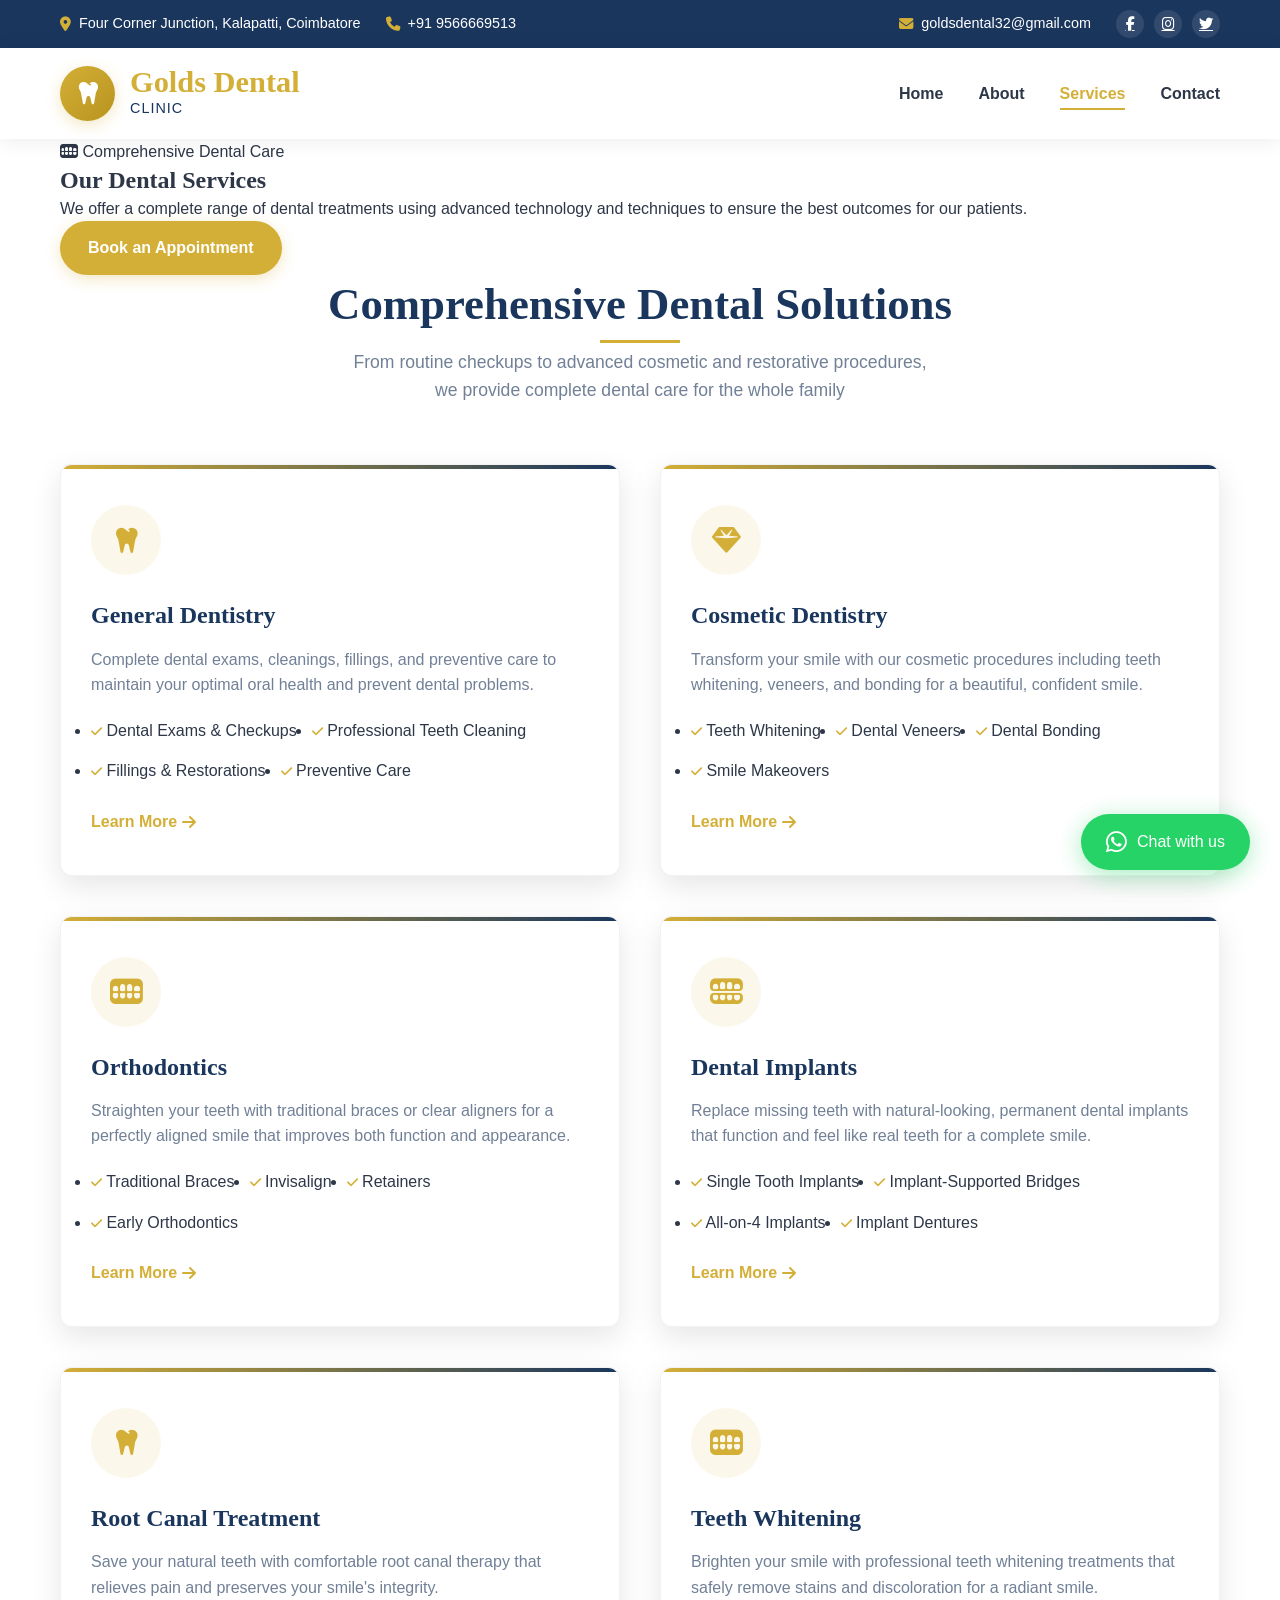
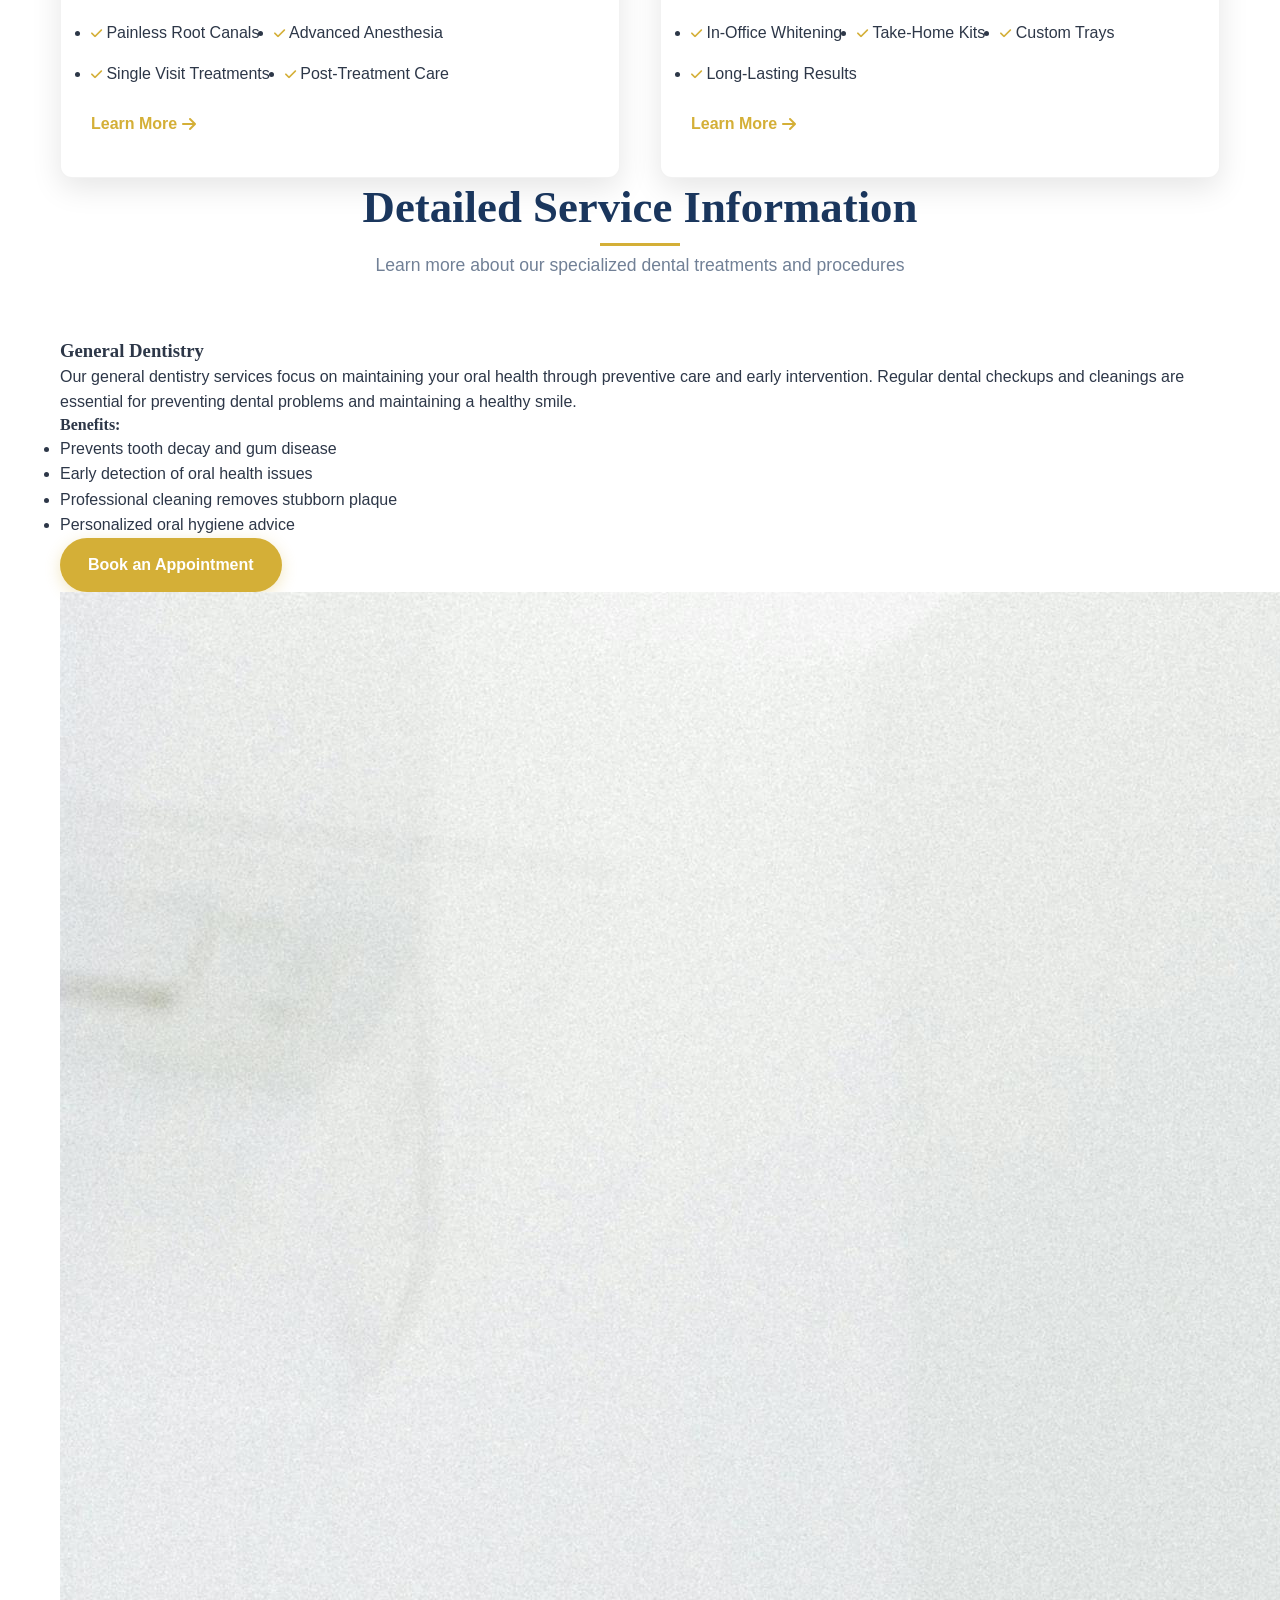
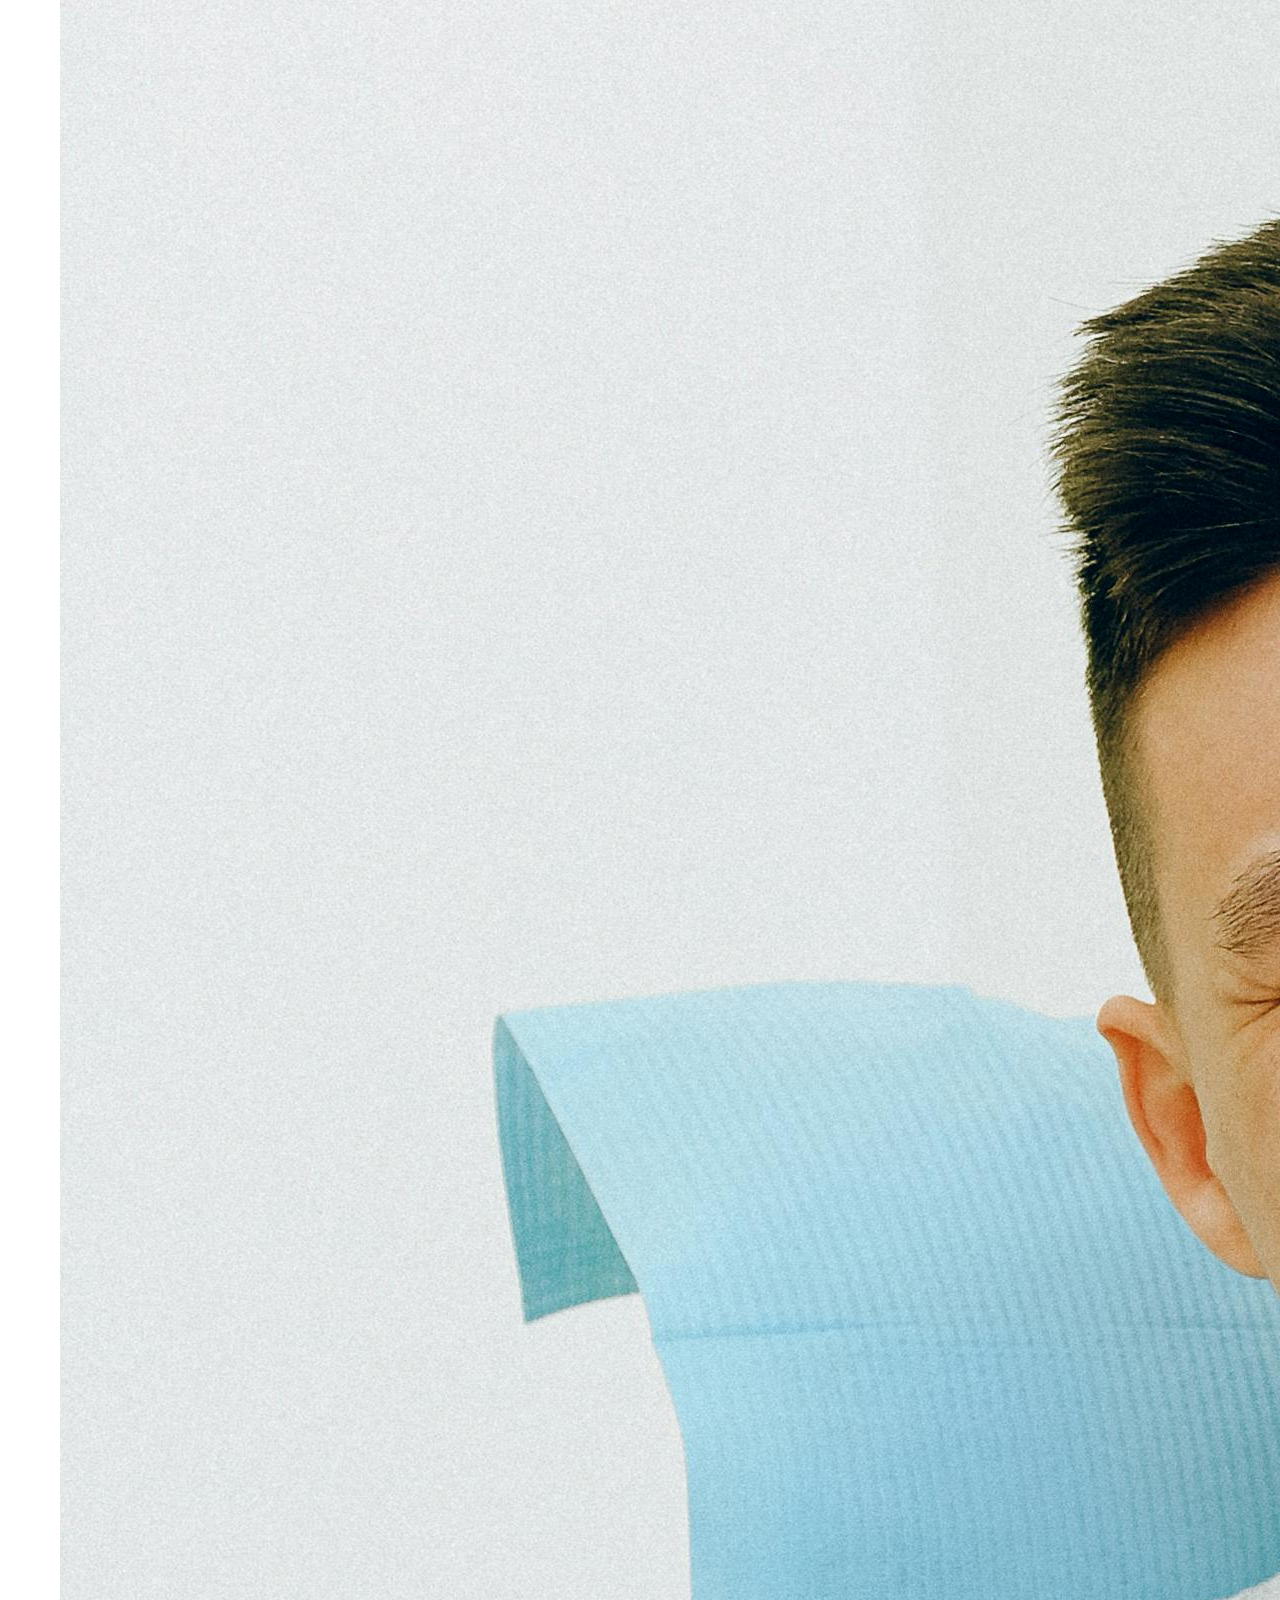
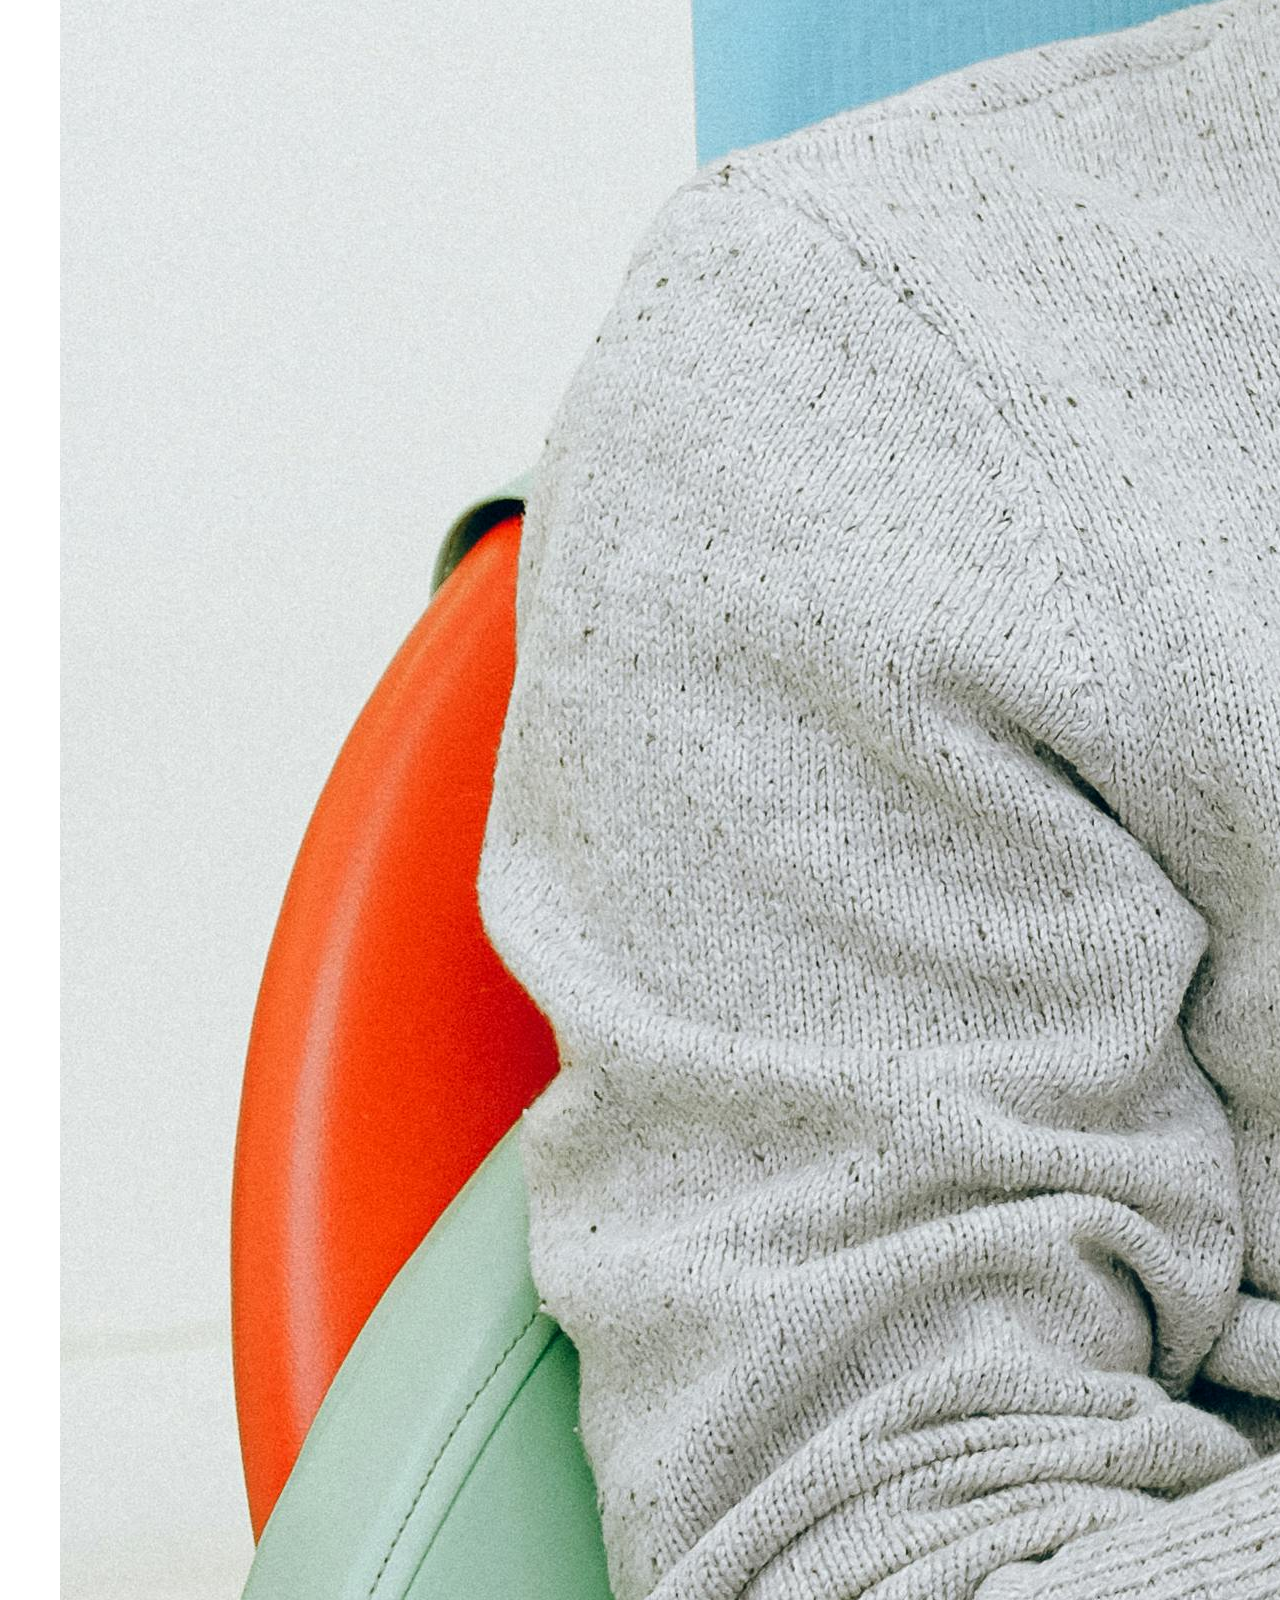
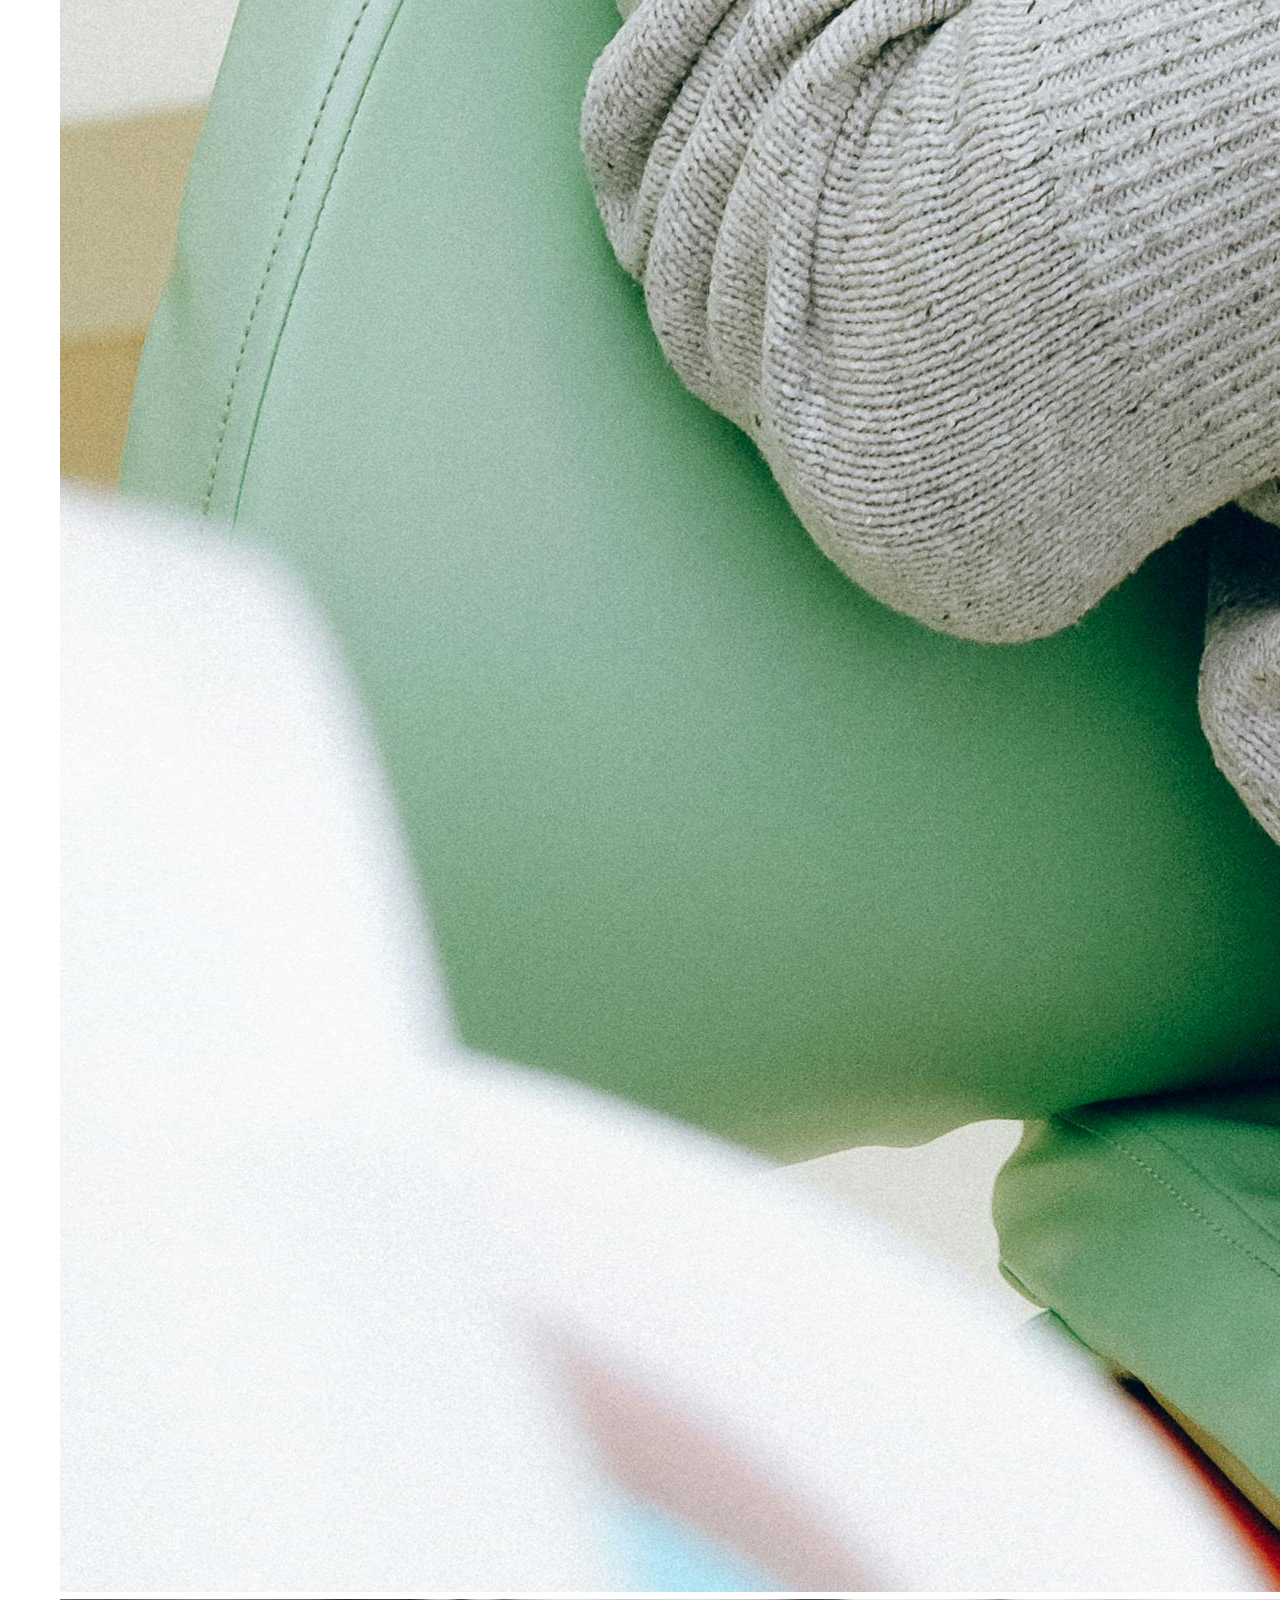
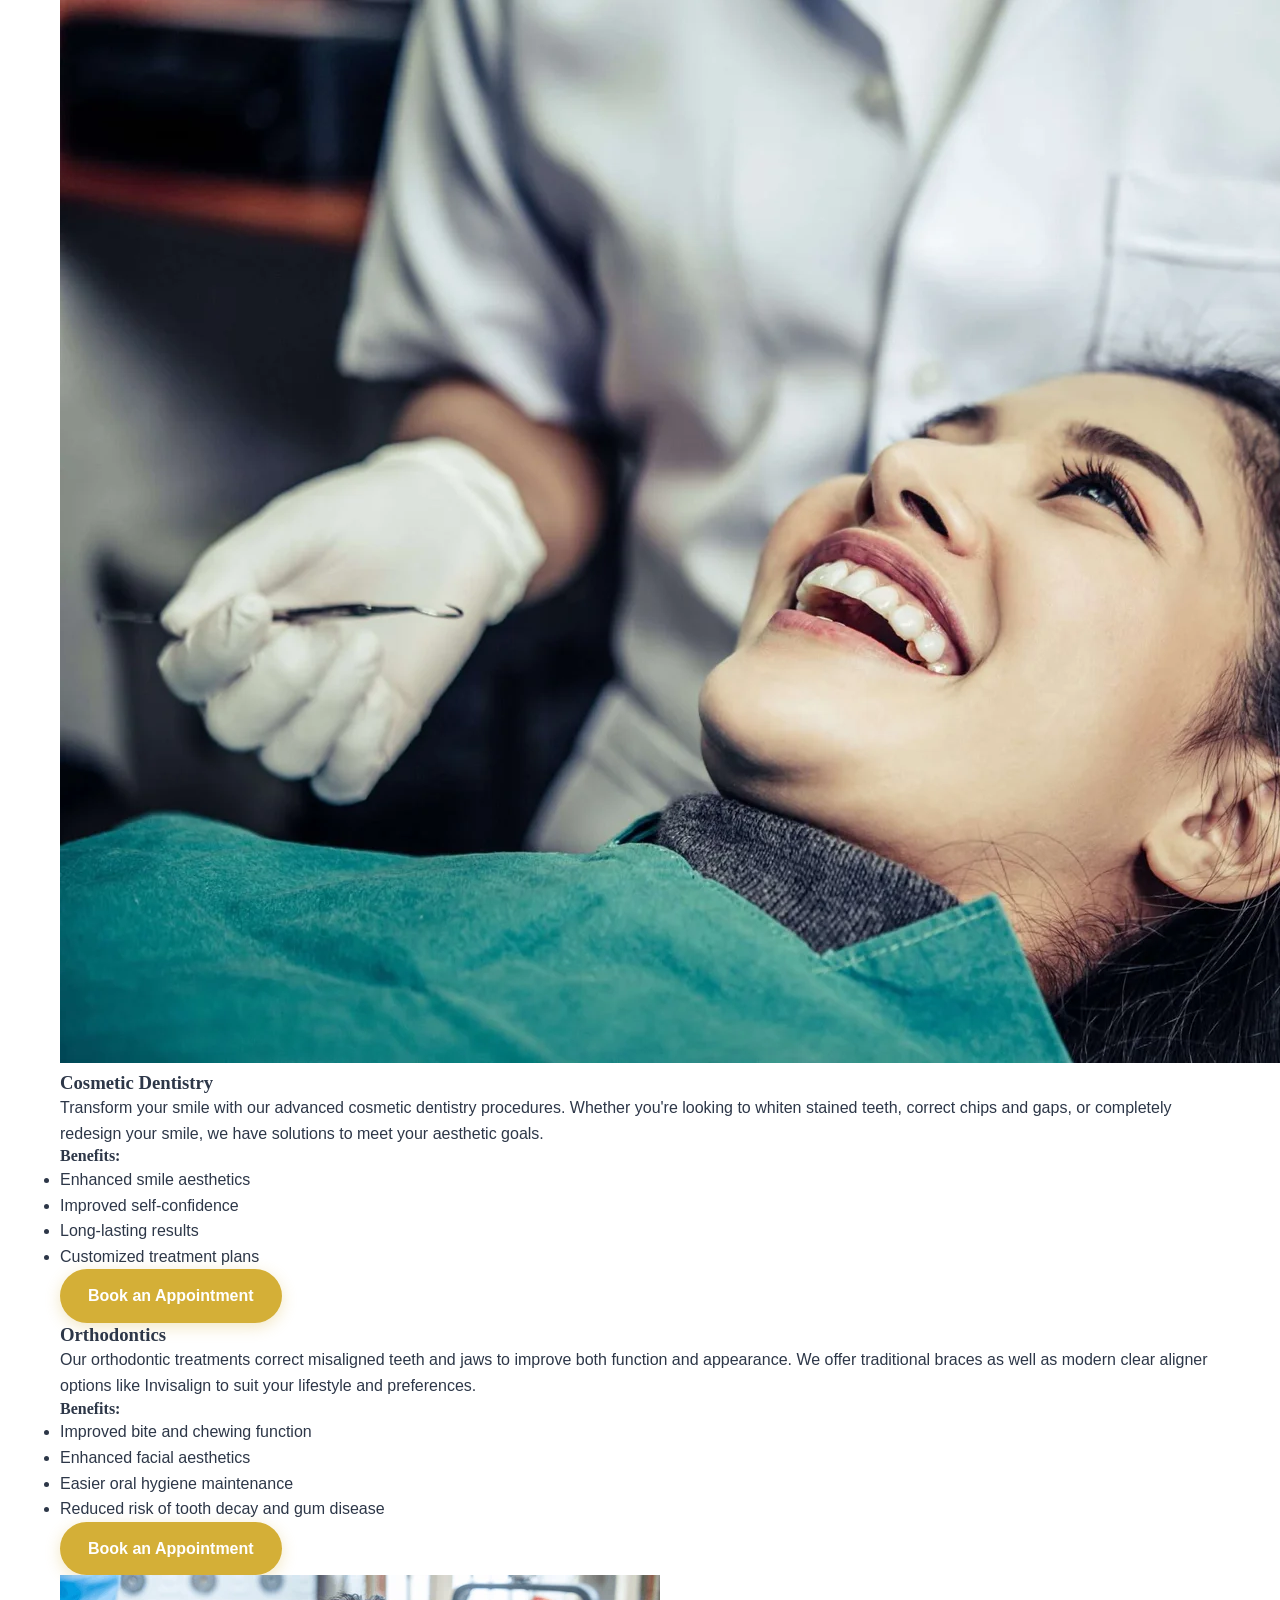
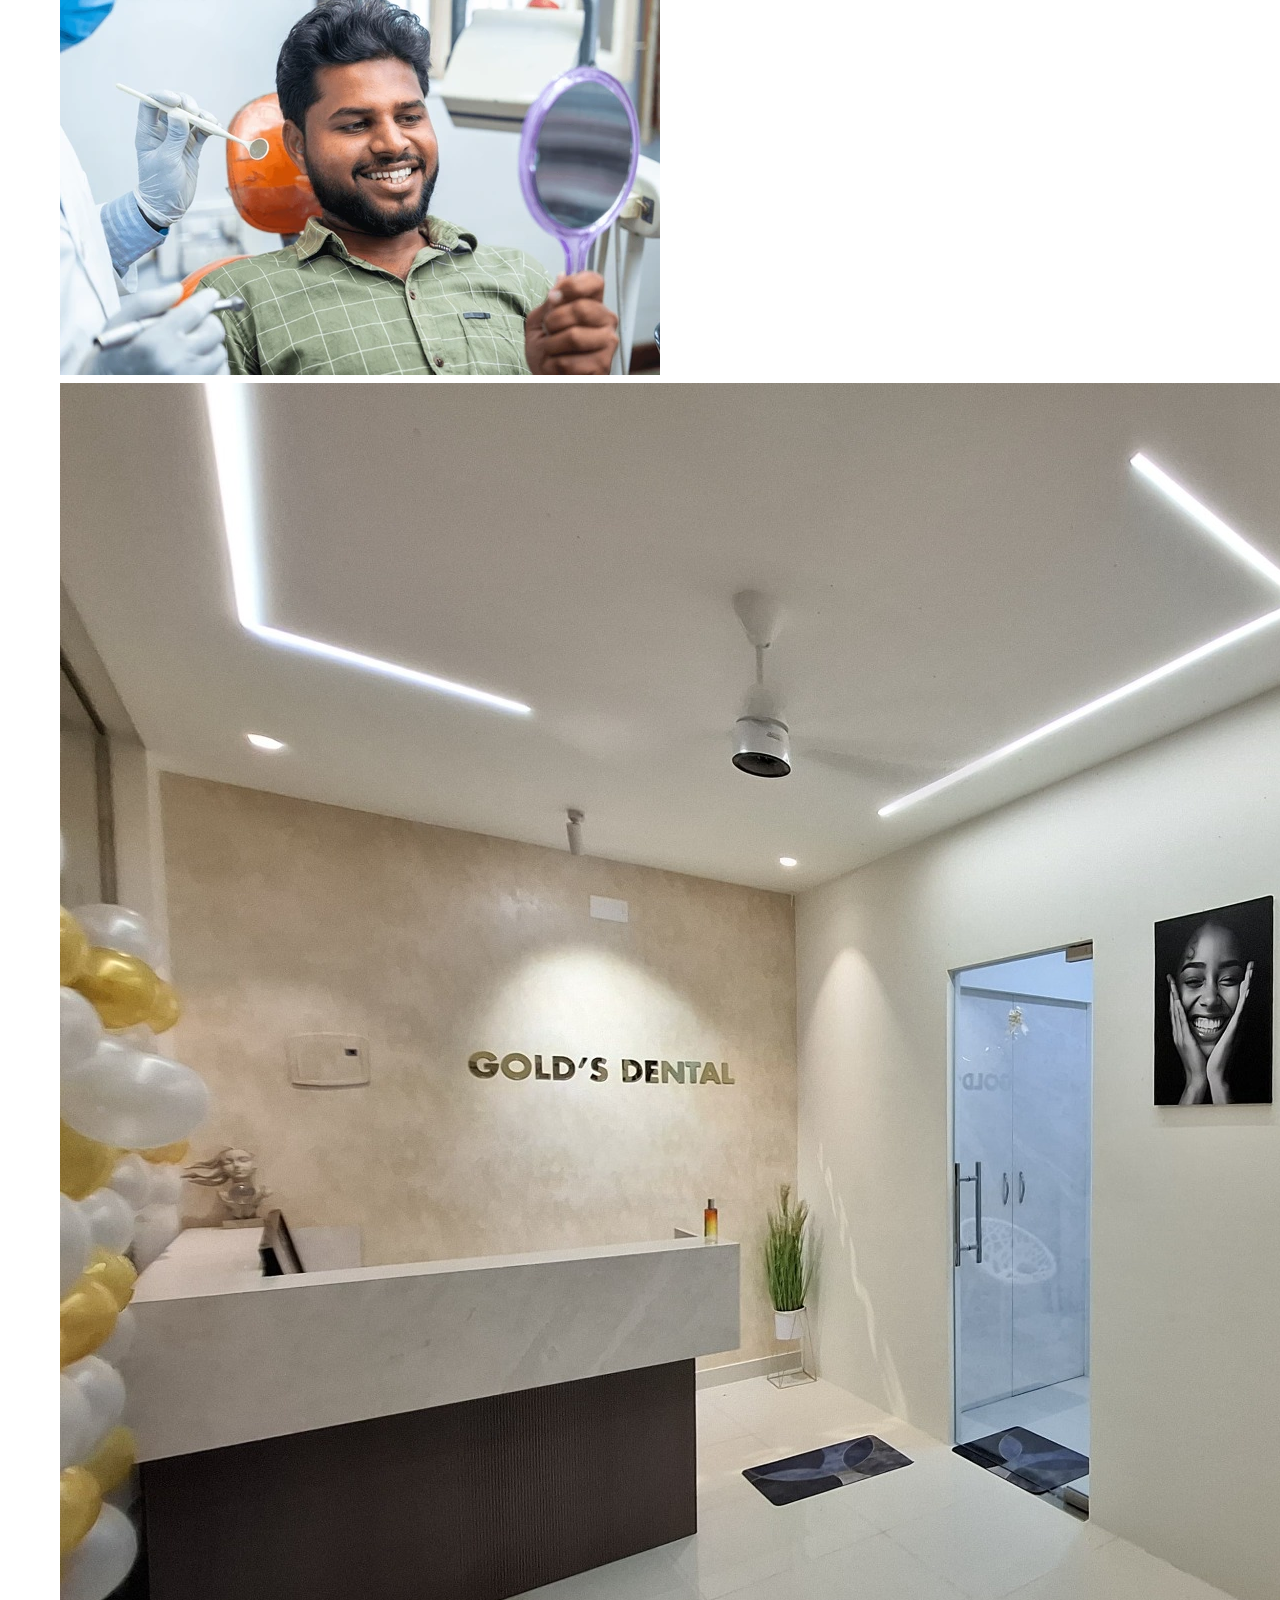
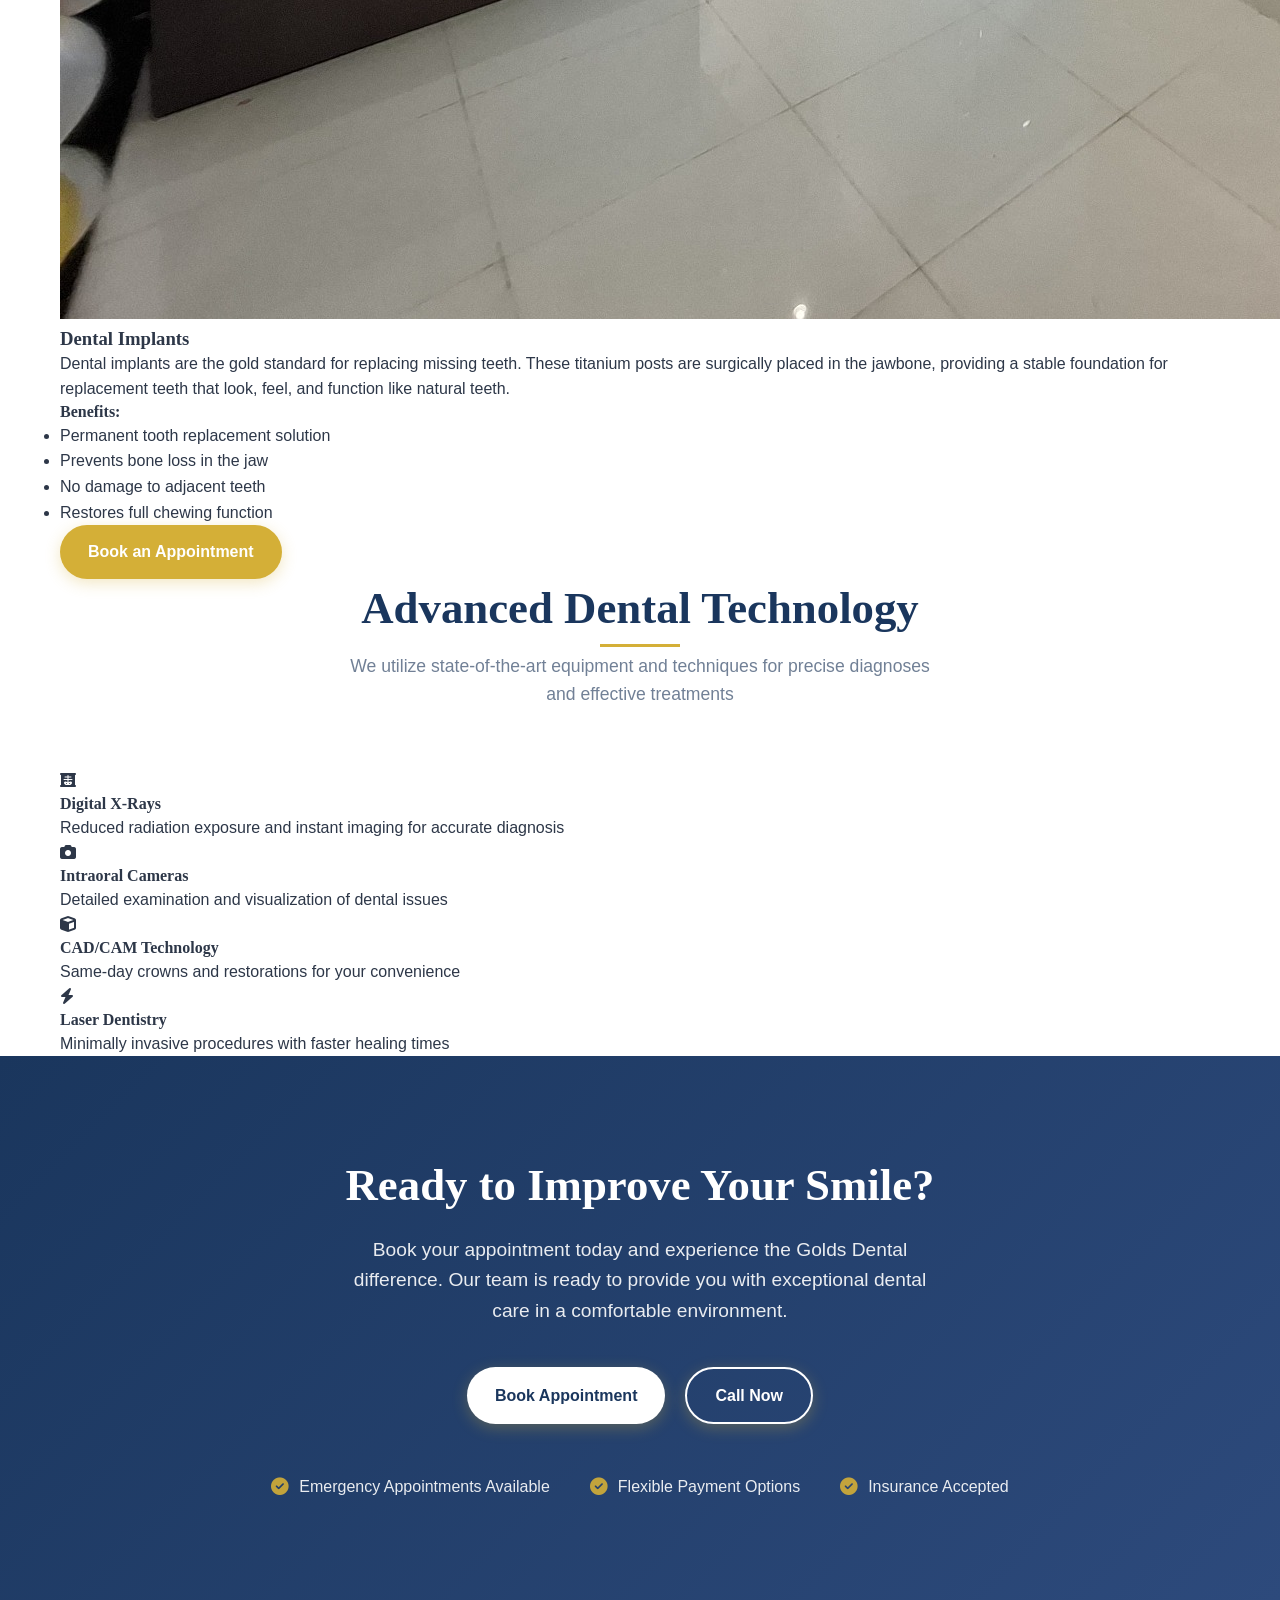
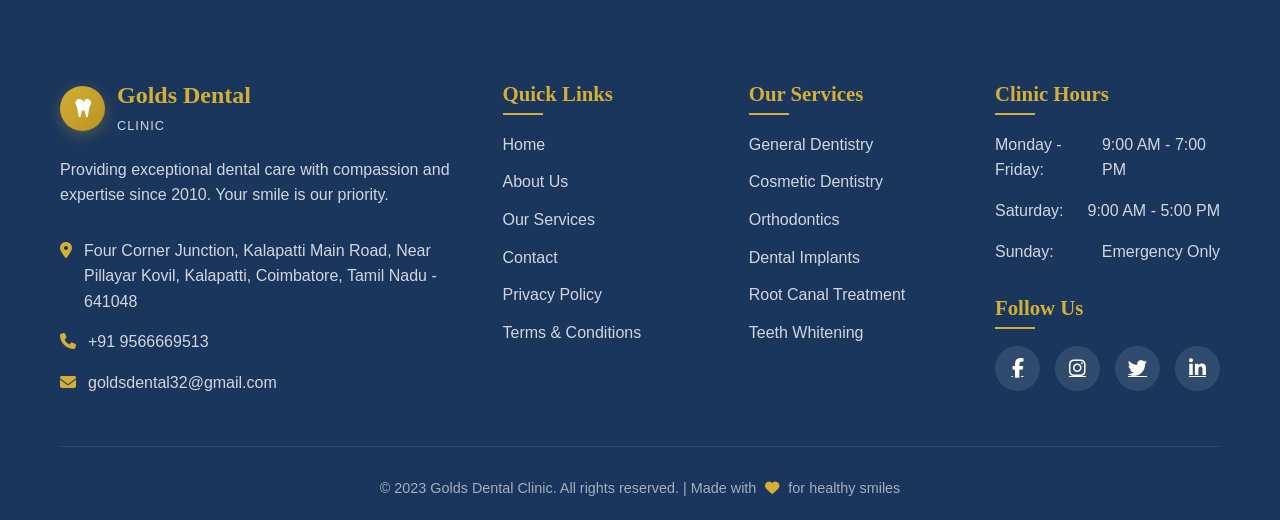
==== services.html @ 8a68d8bd "Add files via upload" ====
<!DOCTYPE html>
<html lang="en">
<head>
  <meta charset="UTF-8" />
  <meta name="viewport" content="width=device-width, initial-scale=1.0"/>
  <title>Services - Golds Dental Clinic</title>
  <link rel="stylesheet" href="css/style.css" />
  <link rel="stylesheet" href="https://cdnjs.cloudflare.com/ajax/libs/font-awesome/6.4.0/css/all.min.css">
</head>
<body>
  
<!-- Top Info Bar -->
<div class="top-info-bar">
  <div class="container">
    <div class="top-info-content">
      <div class="top-info-left">
        <div class="info-item">
          <i class="fas fa-map-marker-alt"></i>
          <span>Four Corner Junction, Kalapatti, Coimbatore</span>
        </div>
        <div class="info-item">
          <i class="fas fa-phone"></i>
          <span>+91 9566669513</span>
        </div>
      </div>
      <div class="top-info-right">
        <div class="info-item">
          <i class="fas fa-envelope"></i>
          <span>goldsdental32@gmail.com</span>
        </div>
        <div class="social-icons">
          <a href="#" class="social-icon"><i class="fab fa-facebook-f"></i></a>
          <a href="#" class="social-icon"><i class="fab fa-instagram"></i></a>
          <a href="#" class="social-icon"><i class="fab fa-twitter"></i></a>
        </div>
      </div>
    </div>
  </div>
</div>

<!-- Header -->
<header>
  <div class="container">
    <div class="header-container">
      <a href="index.html" class="logo">
        <div class="logo-icon">
          <i class="fas fa-tooth"></i>
        </div>
        <div class="logo-text">
          <h1>Golds Dental</h1>
          <span>CLINIC</span>
        </div>
      </a>
      <nav>
        <ul>
          <li><a href="index.html">Home</a></li>
          <li><a href="about.html">About</a></li>
          <li><a href="services.html" class="active">Services</a></li>
          <li><a href="contact.html">Contact</a></li>
        </ul>
      </nav>
      <div class="mobile-menu">
        <i class="fas fa-bars"></i>
      </div>
    </div>
  </div>
</header>

<!-- Services Hero Section -->
<section class="services-hero">
  <div class="services-hero-background"></div>
  <div class="services-hero-overlay"></div>
  <div class="container">
    <div class="services-hero-container">
      <div class="services-hero-badge">
        <i class="fas fa-teeth"></i>
        <span>Comprehensive Dental Care</span>
      </div>
      <h1 class="services-hero-title">Our <span class="services-highlight">Dental Services</span></h1>
      <p class="services-hero-description">We offer a complete range of dental treatments using advanced technology and techniques to ensure the best outcomes for our patients.</p>
      <a href="contact.html" class="btn btn-primary">Book an Appointment</a>
    </div>
  </div>
</section>

<!-- Services Overview Section -->
<section class="services-overview">
  <div class="container">
    <div class="section-header">
      <h2>Comprehensive Dental Solutions</h2>
      <p>From routine checkups to advanced cosmetic and restorative procedures, we provide complete dental care for the whole family</p>
    </div>
    <div class="services-grid">
      <div class="service-card">
        <div class="service-icon">
          <i class="fas fa-tooth"></i>
        </div>
        <h3>General Dentistry</h3>
        <p>Complete dental exams, cleanings, fillings, and preventive care to maintain your optimal oral health and prevent dental problems.</p>
        <ul class="service-features">
          <li><i class="fas fa-check"></i> Dental Exams & Checkups</li>
          <li><i class="fas fa-check"></i> Professional Teeth Cleaning</li>
          <li><i class="fas fa-check"></i> Fillings & Restorations</li>
          <li><i class="fas fa-check"></i> Preventive Care</li>
        </ul>
        <a href="#general-dentistry" class="service-link">Learn More <i class="fas fa-arrow-right"></i></a>
      </div>
      <div class="service-card">
        <div class="service-icon">
          <i class="fas fa-gem"></i>
        </div>
        <h3>Cosmetic Dentistry</h3>
        <p>Transform your smile with our cosmetic procedures including teeth whitening, veneers, and bonding for a beautiful, confident smile.</p>
        <ul class="service-features">
          <li><i class="fas fa-check"></i> Teeth Whitening</li>
          <li><i class="fas fa-check"></i> Dental Veneers</li>
          <li><i class="fas fa-check"></i> Dental Bonding</li>
          <li><i class="fas fa-check"></i> Smile Makeovers</li>
        </ul>
        <a href="#cosmetic-dentistry" class="service-link">Learn More <i class="fas fa-arrow-right"></i></a>
      </div>
      <div class="service-card">
        <div class="service-icon">
          <i class="fas fa-teeth"></i>
        </div>
        <h3>Orthodontics</h3>
        <p>Straighten your teeth with traditional braces or clear aligners for a perfectly aligned smile that improves both function and appearance.</p>
        <ul class="service-features">
          <li><i class="fas fa-check"></i> Traditional Braces</li>
          <li><i class="fas fa-check"></i> Invisalign</li>
          <li><i class="fas fa-check"></i> Retainers</li>
          <li><i class="fas fa-check"></i> Early Orthodontics</li>
        </ul>
        <a href="#orthodontics" class="service-link">Learn More <i class="fas fa-arrow-right"></i></a>
      </div>
      <div class="service-card">
        <div class="service-icon">
          <i class="fas fa-teeth-open"></i>
        </div>
        <h3>Dental Implants</h3>
        <p>Replace missing teeth with natural-looking, permanent dental implants that function and feel like real teeth for a complete smile.</p>
        <ul class="service-features">
          <li><i class="fas fa-check"></i> Single Tooth Implants</li>
          <li><i class="fas fa-check"></i> Implant-Supported Bridges</li>
          <li><i class="fas fa-check"></i> All-on-4 Implants</li>
          <li><i class="fas fa-check"></i> Implant Dentures</li>
        </ul>
        <a href="#dental-implants" class="service-link">Learn More <i class="fas fa-arrow-right"></i></a>
      </div>
      <div class="service-card">
        <div class="service-icon">
          <i class="fas fa-tooth"></i>
        </div>
        <h3>Root Canal Treatment</h3>
        <p>Save your natural teeth with comfortable root canal therapy that relieves pain and preserves your smile's integrity.</p>
        <ul class="service-features">
          <li><i class="fas fa-check"></i> Painless Root Canals</li>
          <li><i class="fas fa-check"></i> Advanced Anesthesia</li>
          <li><i class="fas fa-check"></i> Single Visit Treatments</li>
          <li><i class="fas fa-check"></i> Post-Treatment Care</li>
        </ul>
        <a href="#root-canal" class="service-link">Learn More <i class="fas fa-arrow-right"></i></a>
      </div>
      <div class="service-card">
        <div class="service-icon">
          <i class="fas fa-teeth"></i>
        </div>
        <h3>Teeth Whitening</h3>
        <p>Brighten your smile with professional teeth whitening treatments that safely remove stains and discoloration for a radiant smile.</p>
        <ul class="service-features">
          <li><i class="fas fa-check"></i> In-Office Whitening</li>
          <li><i class="fas fa-check"></i> Take-Home Kits</li>
          <li><i class="fas fa-check"></i> Custom Trays</li>
          <li><i class="fas fa-check"></i> Long-Lasting Results</li>
        </ul>
        <a href="#teeth-whitening" class="service-link">Learn More <i class="fas fa-arrow-right"></i></a>
      </div>
    </div>
  </div>
</section>

<!-- Detailed Services Section -->
<section class="detailed-services">
  <div class="container">
    <div class="section-header">
      <h2>Detailed Service Information</h2>
      <p>Learn more about our specialized dental treatments and procedures</p>
    </div>
    
    <div class="service-detail" id="general-dentistry">
      <div class="service-detail-content">
        <h3>General Dentistry</h3>
        <p>Our general dentistry services focus on maintaining your oral health through preventive care and early intervention. Regular dental checkups and cleanings are essential for preventing dental problems and maintaining a healthy smile.</p>
        <div class="service-benefits">
          <h4>Benefits:</h4>
          <ul>
            <li>Prevents tooth decay and gum disease</li>
            <li>Early detection of oral health issues</li>
            <li>Professional cleaning removes stubborn plaque</li>
            <li>Personalized oral hygiene advice</li>
          </ul>
        </div>
        <a href="contact.html" class="btn btn-primary">Book an Appointment</a>
      </div>
      <div class="service-detail-image">
        <img src="assets/images/image2.jpg" alt="General Dentistry">
      </div>
    </div>
    
    <div class="service-detail" id="cosmetic-dentistry">
      <div class="service-detail-image">
        <img src="assets/images/image3.webp" alt="Cosmetic Dentistry">
      </div>
      <div class="service-detail-content">
        <h3>Cosmetic Dentistry</h3>
        <p>Transform your smile with our advanced cosmetic dentistry procedures. Whether you're looking to whiten stained teeth, correct chips and gaps, or completely redesign your smile, we have solutions to meet your aesthetic goals.</p>
        <div class="service-benefits">
          <h4>Benefits:</h4>
          <ul>
            <li>Enhanced smile aesthetics</li>
            <li>Improved self-confidence</li>
            <li>Long-lasting results</li>
            <li>Customized treatment plans</li>
          </ul>
        </div>
        <a href="contact.html" class="btn btn-primary">Book an Appointment</a>
      </div>
    </div>
    
    <div class="service-detail" id="orthodontics">
      <div class="service-detail-content">
        <h3>Orthodontics</h3>
        <p>Our orthodontic treatments correct misaligned teeth and jaws to improve both function and appearance. We offer traditional braces as well as modern clear aligner options like Invisalign to suit your lifestyle and preferences.</p>
        <div class="service-benefits">
          <h4>Benefits:</h4>
          <ul>
            <li>Improved bite and chewing function</li>
            <li>Enhanced facial aesthetics</li>
            <li>Easier oral hygiene maintenance</li>
            <li>Reduced risk of tooth decay and gum disease</li>
          </ul>
        </div>
        <a href="contact.html" class="btn btn-primary">Book an Appointment</a>
      </div>
      <div class="service-detail-image">
        <img src="assets/images/image4.webp" alt="Orthodontics">
      </div>
    </div>
    
    <div class="service-detail" id="dental-implants">
      <div class="service-detail-image">
        <img src="assets/images/IMG_1821.JPG" alt="Dental Implants">
      </div>
      <div class="service-detail-content">
        <h3>Dental Implants</h3>
        <p>Dental implants are the gold standard for replacing missing teeth. These titanium posts are surgically placed in the jawbone, providing a stable foundation for replacement teeth that look, feel, and function like natural teeth.</p>
        <div class="service-benefits">
          <h4>Benefits:</h4>
          <ul>
            <li>Permanent tooth replacement solution</li>
            <li>Prevents bone loss in the jaw</li>
            <li>No damage to adjacent teeth</li>
            <li>Restores full chewing function</li>
          </ul>
        </div>
        <a href="contact.html" class="btn btn-primary">Book an Appointment</a>
      </div>
    </div>
  </div>
</section>

<!-- Technology Section -->
<section class="services-technology">
  <div class="container">
    <div class="section-header">
      <h2>Advanced Dental Technology</h2>
      <p>We utilize state-of-the-art equipment and techniques for precise diagnoses and effective treatments</p>
    </div>
    <div class="tech-grid">
      <div class="tech-item">
        <div class="tech-icon">
          <i class="fas fa-x-ray"></i>
        </div>
        <h4>Digital X-Rays</h4>
        <p>Reduced radiation exposure and instant imaging for accurate diagnosis</p>
      </div>
      <div class="tech-item">
        <div class="tech-icon">
          <i class="fas fa-camera"></i>
        </div>
        <h4>Intraoral Cameras</h4>
        <p>Detailed examination and visualization of dental issues</p>
      </div>
      <div class="tech-item">
        <div class="tech-icon">
          <i class="fas fa-cube"></i>
        </div>
        <h4>CAD/CAM Technology</h4>
        <p>Same-day crowns and restorations for your convenience</p>
      </div>
      <div class="tech-item">
        <div class="tech-icon">
          <i class="fas fa-bolt"></i>
        </div>
        <h4>Laser Dentistry</h4>
        <p>Minimally invasive procedures with faster healing times</p>
      </div>
    </div>
  </div>
</section>

<!-- CTA Section -->
<section class="cta-section">
  <div class="container">
    <div class="cta-content">
      <h2>Ready to Improve Your Smile?</h2>
      <p>Book your appointment today and experience the Golds Dental difference. Our team is ready to provide you with exceptional dental care in a comfortable environment.</p>
      <div class="cta-buttons">
        <a href="contact.html" class="btn btn-light">Book Appointment</a>
        <a href="tel:+919566669513" class="btn btn-secondary">Call Now</a>
      </div>
      <div class="cta-features">
        <div class="feature">
          <i class="fas fa-check-circle"></i>
          <span>Emergency Appointments Available</span>
        </div>
        <div class="feature">
          <i class="fas fa-check-circle"></i>
          <span>Flexible Payment Options</span>
        </div>
        <div class="feature">
          <i class="fas fa-check-circle"></i>
          <span>Insurance Accepted</span>
        </div>
      </div>
    </div>
  </div>
</section>

<!-- Footer -->
<footer>
  <div class="container">
    <div class="footer-content">
      <div class="footer-column">
        <div class="footer-logo">
          <div class="logo-icon">
            <i class="fas fa-tooth"></i>
          </div>
          <div class="logo-text">
            <h3>Golds Dental</h3>
            <span>CLINIC</span>
          </div>
        </div>
        <p class="footer-description">Providing exceptional dental care with compassion and expertise since 2010. Your smile is our priority.</p>
        <div class="footer-contact">
          <div class="contact-item">
            <i class="fas fa-map-marker-alt"></i>
            <span>Four Corner Junction, Kalapatti Main Road, Near Pillayar Kovil, Kalapatti, Coimbatore, Tamil Nadu - 641048</span>
          </div>
          <div class="contact-item">
            <i class="fas fa-phone"></i>
            <span>+91 9566669513</span>
          </div>
          <div class="contact-item">
            <i class="fas fa-envelope"></i>
            <span>goldsdental32@gmail.com</span>
          </div>
        </div>
      </div>
      <div class="footer-column">
        <h4>Quick Links</h4>
        <ul class="footer-links">
          <li><a href="index.html">Home</a></li>
          <li><a href="about.html">About Us</a></li>
          <li><a href="services.html">Our Services</a></li>
          <li><a href="contact.html">Contact</a></li>
          <li><a href="#">Privacy Policy</a></li>
          <li><a href="#">Terms & Conditions</a></li>
        </ul>
      </div>
      <div class="footer-column">
        <h4>Our Services</h4>
        <ul class="footer-links">
          <li><a href="#general-dentistry">General Dentistry</a></li>
          <li><a href="#cosmetic-dentistry">Cosmetic Dentistry</a></li>
          <li><a href="#orthodontics">Orthodontics</a></li>
          <li><a href="#dental-implants">Dental Implants</a></li>
          <li><a href="#root-canal">Root Canal Treatment</a></li>
          <li><a href="#teeth-whitening">Teeth Whitening</a></li>
        </ul>
      </div>
      <div class="footer-column">
        <h4>Clinic Hours</h4>
        <div class="clinic-hours">
          <div class="hour-item">
            <span>Monday - Friday:</span>
            <span>9:00 AM - 7:00 PM</span>
          </div>
          <div class="hour-item">
            <span>Saturday:</span>
            <span>9:00 AM - 5:00 PM</span>
          </div>
          <div class="hour-item">
            <span>Sunday:</span>
            <span>Emergency Only</span>
          </div>
        </div>
        <h4>Follow Us</h4>
        <div class="footer-social">
          <a href="#" class="social-link"><i class="fab fa-facebook-f"></i></a>
          <a href="#" class="social-link"><i class="fab fa-instagram"></i></a>
          <a href="#" class="social-link"><i class="fab fa-twitter"></i></a>
          <a href="#" class="social-link"><i class="fab fa-linkedin-in"></i></a>
        </div>
      </div>
    </div>
    <div class="footer-bottom">
      <p>&copy; 2023 Golds Dental Clinic. All rights reserved. | Made with <i class="fas fa-heart"></i> for healthy smiles</p>
    </div>
  </div>
</footer>

<!-- Floating WhatsApp Button -->
<div class="floating-whatsapp">
  <a href="https://wa.me/919566669513" class="whatsapp-float" target="_blank">
    <i class="fab fa-whatsapp"></i>
    <span>Chat with us</span>
  </a>
</div>

<script>
  // Mobile menu toggle functionality
  document.addEventListener('DOMContentLoaded', function() {
    const menuToggle = document.querySelector('.mobile-menu');
    const nav = document.querySelector('nav ul');
    
    menuToggle.addEventListener('click', function() {
      nav.style.display = nav.style.display === 'flex' ? 'none' : 'flex';
    });
    
    // Close menu when clicking on a link
    const navLinks = document.querySelectorAll('nav a');
    navLinks.forEach(link => {
      link.addEventListener('click', () => {
        if (window.innerWidth <= 768) {
          nav.style.display = 'none';
        }
      });
    });
    
    // Handle window resize
    window.addEventListener('resize', function() {
      if (window.innerWidth > 768) {
        nav.style.display = 'flex';
      } else {
        nav.style.display = 'none';
      }
    });
  });
</script>

</body>
</html>
---- css/style.css ----
/* Reset and Base Styles */
* {
  margin: 0;
  padding: 0;
  box-sizing: border-box;
}

:root {
  --primary: #d4af37; /* Gold */
  --primary-dark: #b8941f;
  --secondary: #1a365d; /* Navy blue */
  --light: #f8f9fa;
  --dark: #2d3748;
  --gray: #718096;
  --white: #ffffff;
  --transition: all 0.3s ease;
  --shadow: 0 10px 30px rgba(0, 0, 0, 0.1);
  --radius: 12px;
}

body {
  font-family: 'Inter', sans-serif;
  color: var(--dark);
  background-color: var(--white);
  line-height: 1.6;
  overflow-x: hidden;
}

h1, h2, h3, h4, h5 {
  font-family: 'Playfair Display', serif;
  font-weight: 600;
  line-height: 1.3;
}

.container {
  width: 100%;
  max-width: 1200px;
  margin: 0 auto;
  padding: 0 20px;
}

.section-padding {
  padding: 80px 0;
}

.btn {
  display: inline-flex;
  align-items: center;
  gap: 8px;
  background-color: var(--primary);
  color: var(--white);
  padding: 14px 28px;
  border-radius: 50px;
  text-decoration: none;
  font-weight: 600;
  transition: var(--transition);
  border: none;
  cursor: pointer;
  font-size: 1rem;
  box-shadow: 0 4px 15px rgba(212, 175, 55, 0.3);
}

.btn:hover {
  background-color: var(--primary-dark);
  transform: translateY(-3px);
  box-shadow: 0 8px 25px rgba(212, 175, 55, 0.4);
}

.btn-primary {
  background-color: var(--primary);
  color: var(--white);
}

.btn-secondary {
  background-color: transparent;
  border: 2px solid var(--white);
  color: var(--white);
}

.btn-secondary:hover {
  background-color: var(--white);
  color: var(--secondary);
}

.btn-outline {
  background-color: transparent;
  border: 2px solid var(--primary);
  color: var(--primary);
}

.btn-outline:hover {
  background-color: var(--primary);
  color: var(--white);
}

.btn-light {
  background-color: var(--white);
  color: var(--secondary);
}

.btn-light:hover {
  background-color: var(--light);
  color: var(--secondary);
}

.section-header {
  text-align: center;
  margin-bottom: 60px;
}

.section-header h2 {
  font-size: 2.8rem;
  color: var(--secondary);
  margin-bottom: 15px;
  position: relative;
  display: inline-block;
}

.section-header h2::after {
  content: '';
  position: absolute;
  bottom: -10px;
  left: 50%;
  transform: translateX(-50%);
  width: 80px;
  height: 3px;
  background-color: var(--primary);
}

.section-header p {
  color: var(--gray);
  max-width: 600px;
  margin: 0 auto;
  font-size: 1.1rem;
}

/* Top Info Bar */
.top-info-bar {
  background-color: var(--secondary);
  color: var(--white);
  padding: 10px 0;
  font-size: 0.9rem;
}

.top-info-content {
  display: flex;
  justify-content: space-between;
  align-items: center;
}

.top-info-left, .top-info-right {
  display: flex;
  align-items: center;
}

.info-item {
  display: flex;
  align-items: center;
  margin-right: 25px;
}

.info-item i {
  margin-right: 8px;
  color: var(--primary);
  font-size: 0.9rem;
}

.social-icons {
  display: flex;
  gap: 10px;
}

.social-icon {
  width: 28px;
  height: 28px;
  border-radius: 50%;
  background-color: rgba(255, 255, 255, 0.1);
  display: flex;
  align-items: center;
  justify-content: center;
  color: var(--white);
  font-size: 0.9rem;
  transition: var(--transition);
}

.social-icon:hover {
  background-color: var(--primary);
  transform: translateY(-2px);
}

/* Header Styles */
header {
  background-color: var(--white);
  box-shadow: 0 2px 20px rgba(0, 0, 0, 0.08);
  position: sticky;
  top: 0;
  z-index: 1000;
  transition: var(--transition);
}

.header-container {
  display: flex;
  justify-content: space-between;
  align-items: center;
  padding: 18px 0;
}

.logo {
  display: flex;
  align-items: center;
  text-decoration: none;
  transition: var(--transition);
}

.logo:hover {
  transform: translateY(-2px);
}

.logo-icon {
  width: 55px;
  height: 55px;
  background: linear-gradient(135deg, var(--primary), var(--primary-dark));
  border-radius: 50%;
  display: flex;
  align-items: center;
  justify-content: center;
  margin-right: 15px;
  color: var(--white);
  font-size: 1.6rem;
  box-shadow: 0 4px 15px rgba(212, 175, 55, 0.3);
}

.logo-text {
  display: flex;
  flex-direction: column;
}

.logo-text h1 {
  color: var(--primary);
  font-size: 1.9rem;
  font-weight: 700;
  line-height: 1;
}

.logo-text span {
  color: var(--secondary);
  font-size: 0.9rem;
  font-weight: 500;
  letter-spacing: 1px;
}

nav ul {
  display: flex;
  list-style: none;
}

nav ul li {
  margin-left: 35px;
  position: relative;
}

nav ul li a {
  text-decoration: none;
  color: var(--dark);
  font-weight: 600;
  font-size: 1rem;
  transition: var(--transition);
  position: relative;
  padding: 8px 0;
}

nav ul li a:hover, nav ul li a.active {
  color: var(--primary);
}

nav ul li a::after {
  content: '';
  position: absolute;
  bottom: 0;
  left: 0;
  width: 0;
  height: 2px;
  background-color: var(--primary);
  transition: var(--transition);
}

nav ul li a:hover::after, nav ul li a.active::after {
  width: 100%;
}

.mobile-menu {
  display: none;
  font-size: 1.5rem;
  cursor: pointer;
  color: var(--secondary);
  transition: var(--transition);
}

.mobile-menu:hover {
  color: var(--primary);
}

/* ========== HOME PAGE STYLES ========== */

/* Hero Section */
.hero {
  position: relative;
  min-height: 100vh;
  display: flex;
  align-items: center;
  overflow: hidden;
  background: linear-gradient(135deg, var(--secondary) 0%, #2d4a7c 100%);
}

.hero-background {
  position: absolute;
  top: 0;
  left: 0;
  width: 100%;
  height: 100%;
  background: url('https://images.unsplash.com/photo-1588776814546-1ffcf47267a5?ixlib=rb-4.0.3&ixid=M3wxMjA3fDB8MHxwaG90by1wYWdlfHx8fGVufDB8fHx8fA%3D%3D&auto=format&fit=crop&w=1920&q=80') center/cover no-repeat;
  z-index: 1;
}

.hero-overlay {
  position: absolute;
  top: 0;
  left: 0;
  width: 100%;
  height: 100%;
  background: linear-gradient(135deg, rgba(26, 54, 93, 0.85) 0%, rgba(45, 74, 124, 0.8) 100%);
  z-index: 2;
}

.hero-container {
  display: grid;
  grid-template-columns: 1fr 1fr;
  gap: 60px;
  align-items: center;
  position: relative;
  z-index: 3;
  padding: 100px 0;
}

.hero-content {
  color: var(--white);
}

.hero-badge {
  background: rgba(212, 175, 55, 0.2);
  color: var(--white);
  padding: 10px 25px;
  border-radius: 50px;
  font-size: 0.9rem;
  margin-bottom: 30px;
  display: inline-flex;
  align-items: center;
  gap: 8px;
  border: 1px solid rgba(212, 175, 55, 0.4);
  backdrop-filter: blur(10px);
  animation: fadeInDown 1s ease;
}

.hero-title {
  font-size: 3.8rem;
  margin-bottom: 25px;
  font-weight: 700;
  line-height: 1.2;
  animation: fadeInUp 1s ease 0.2s both;
}

.highlight {
  color: var(--primary);
  position: relative;
  display: inline-block;
}

.highlight::after {
  content: '';
  position: absolute;
  bottom: 5px;
  left: 0;
  width: 100%;
  height: 8px;
  background-color: rgba(212, 175, 55, 0.3);
  z-index: -1;
}

.hero-description {
  font-size: 1.3rem;
  margin-bottom: 40px;
  opacity: 0.9;
  line-height: 1.6;
  animation: fadeInUp 1s ease 0.4s both;
}

.hero-btns {
  display: flex;
  gap: 20px;
  margin-bottom: 50px;
  animation: fadeInUp 1s ease 0.6s both;
}

.hero-features {
  display: flex;
  gap: 30px;
  animation: fadeInUp 1s ease 0.8s both;
}

.feature {
  display: flex;
  align-items: center;
  gap: 10px;
  font-size: 0.95rem;
  opacity: 0.9;
}

.feature i {
  color: var(--primary);
  font-size: 1.1rem;
}

.hero-visual {
  position: relative;
  animation: fadeInRight 1s ease 0.5s both;
}

.visual-main {
  position: relative;
  border-radius: 20px;
  overflow: hidden;
  box-shadow: 0 20px 50px rgba(0, 0, 0, 0.3);
  transform: perspective(1000px) rotateY(-5deg);
  transition: var(--transition);
}

.visual-main:hover {
  transform: perspective(1000px) rotateY(0deg);
}

.main-image {
  width: 100%;
  height: auto;
  display: block;
  transition: var(--transition);
}

.visual-main:hover .main-image {
  transform: scale(1.05);
}

.visual-badge {
  position: absolute;
  background: var(--primary);
  color: var(--white);
  padding: 15px 20px;
  border-radius: 15px;
  box-shadow: 0 10px 30px rgba(212, 175, 55, 0.4);
  text-align: center;
  z-index: 2;
}

.experience-badge {
  top: 30px;
  left: -20px;
  animation: bounce 2s infinite;
}

.success-badge {
  bottom: 30px;
  right: -20px;
  animation: bounce 2s infinite 0.5s;
}

.badge-number {
  font-size: 1.8rem;
  font-weight: 700;
  line-height: 1;
}

.badge-text {
  font-size: 0.9rem;
  opacity: 0.9;
}

.hero-scroll-indicator {
  position: absolute;
  bottom: 30px;
  left: 50%;
  transform: translateX(-50%);
  color: var(--white);
  text-align: center;
  z-index: 3;
  animation: fadeIn 1s ease 1.5s both;
}

.scroll-line {
  width: 1px;
  height: 40px;
  background: var(--primary);
  margin: 0 auto 10px;
  animation: scrollLine 2s infinite;
}

.hero-scroll-indicator span {
  font-size: 0.9rem;
  opacity: 0.8;
}

/* Stats Section */
.stats-section {
  padding: 80px 0;
  background-color: var(--light);
}

.stats-grid {
  display: grid;
  grid-template-columns: repeat(4, 1fr);
  gap: 30px;
}

.stat-card {
  background: var(--white);
  padding: 40px 30px;
  border-radius: var(--radius);
  text-align: center;
  box-shadow: var(--shadow);
  transition: var(--transition);
  position: relative;
  overflow: hidden;
}

.stat-card::before {
  content: '';
  position: absolute;
  top: 0;
  left: 0;
  width: 100%;
  height: 4px;
  background: linear-gradient(to right, var(--primary), var(--secondary));
}

.stat-card:hover {
  transform: translateY(-10px);
  box-shadow: 0 20px 40px rgba(0, 0, 0, 0.15);
}

.stat-icon {
  width: 70px;
  height: 70px;
  background: rgba(212, 175, 55, 0.1);
  border-radius: 50%;
  display: flex;
  align-items: center;
  justify-content: center;
  margin: 0 auto 20px;
}

.stat-icon i {
  font-size: 1.8rem;
  color: var(--primary);
}

.stat-number {
  font-size: 2.8rem;
  font-weight: 700;
  color: var(--secondary);
  line-height: 1;
  margin-bottom: 10px;
}

.stat-text {
  color: var(--gray);
  font-size: 1rem;
  font-weight: 500;
}

/* Services Showcase */
.services-showcase {
  padding: 100px 0;
  background: var(--white);
}

.services-grid {
  display: grid;
  grid-template-columns: repeat(2, 1fr);
  gap: 40px;
}

.service-card {
  background: var(--white);
  padding: 40px 30px;
  border-radius: var(--radius);
  box-shadow: var(--shadow);
  transition: var(--transition);
  position: relative;
  overflow: hidden;
  border: 1px solid rgba(0, 0, 0, 0.05);
}

.service-card::before {
  content: '';
  position: absolute;
  top: 0;
  left: 0;
  width: 100%;
  height: 4px;
  background: linear-gradient(to right, var(--primary), var(--secondary));
}

.service-card:hover {
  transform: translateY(-10px);
  box-shadow: 0 20px 40px rgba(0, 0, 0, 0.15);
}

.service-icon {
  width: 70px;
  height: 70px;
  background: rgba(212, 175, 55, 0.1);
  border-radius: 50%;
  display: flex;
  align-items: center;
  justify-content: center;
  margin-bottom: 25px;
}

.service-icon i {
  font-size: 1.8rem;
  color: var(--primary);
}

.service-card h3 {
  font-size: 1.5rem;
  margin-bottom: 15px;
  color: var(--secondary);
}

.service-card p {
  color: var(--gray);
  margin-bottom: 20px;
  line-height: 1.6;
}

.service-features {
  display: flex;
  flex-wrap: wrap;
  gap: 15px;
  margin-bottom: 25px;
}

.service-features span {
  display: flex;
  align-items: center;
  gap: 5px;
  font-size: 0.9rem;
  color: var(--gray);
}

.service-features i {
  color: var(--primary);
  font-size: 0.8rem;
}

.service-link {
  color: var(--primary);
  text-decoration: none;
  font-weight: 600;
  display: inline-flex;
  align-items: center;
  gap: 5px;
  transition: var(--transition);
}

.service-link:hover {
  color: var(--primary-dark);
  gap: 10px;
}

/* Why Choose Us Section */
.why-choose-section {
  padding: 100px 0;
  background: linear-gradient(135deg, var(--light) 0%, #f0f2f5 100%);
}

.why-choose-grid {
  display: grid;
  grid-template-columns: repeat(4, 1fr);
  gap: 30px;
}

.why-choose-card {
  background: var(--white);
  padding: 40px 30px;
  border-radius: var(--radius);
  text-align: center;
  box-shadow: var(--shadow);
  transition: var(--transition);
}

.why-choose-card:hover {
  transform: translateY(-10px);
  box-shadow: 0 20px 40px rgba(0, 0, 0, 0.15);
}

.why-icon {
  width: 70px;
  height: 70px;
  background: rgba(212, 175, 55, 0.1);
  border-radius: 50%;
  display: flex;
  align-items: center;
  justify-content: center;
  margin: 0 auto 20px;
}

.why-icon i {
  font-size: 1.8rem;
  color: var(--primary);
}

.why-choose-card h3 {
  font-size: 1.3rem;
  margin-bottom: 15px;
  color: var(--secondary);
}

.why-choose-card p {
  color: var(--gray);
  line-height: 1.6;
}

/* ========== ABOUT PAGE STYLES ========== */

/* About Hero Section */
.about-hero {
  position: relative;
  min-height: 70vh;
  display: flex;
  align-items: center;
  overflow: hidden;
  background: linear-gradient(135deg, var(--secondary) 0%, #2d4a7c 100%);
}

.about-hero-background {
  position: absolute;
  top: 0;
  left: 0;
  width: 100%;
  height: 100%;
  background: url('https://images.unsplash.com/photo-1588776814546-1ffcf47267a5?ixlib=rb-4.0.3&ixid=M3wxMjA3fDB8MHxwaG90by1wYWdlfHx8fGVufDB8fHx8fA%3D%3D&auto=format&fit=crop&w=1920&q=80') center/cover no-repeat;
  z-index: 1;
}

.about-hero-overlay {
  position: absolute;
  top: 0;
  left: 0;
  width: 100%;
  height: 100%;
  background: linear-gradient(135deg, rgba(26, 54, 93, 0.85) 0%, rgba(45, 74, 124, 0.8) 100%);
  z-index: 2;
}

.about-hero-container {
  position: relative;
  z-index: 3;
  padding: 100px 0;
  color: var(--white);
  text-align: center;
}

.about-hero-badge {
  background: rgba(212, 175, 55, 0.2);
  color: var(--white);
  padding: 10px 25px;
  border-radius: 50px;
  font-size: 0.9rem;
  margin-bottom: 30px;
  display: inline-flex;
  align-items: center;
  gap: 8px;
  border: 1px solid rgba(212, 175, 55, 0.4);
  backdrop-filter: blur(10px);
  animation: fadeInDown 1s ease;
}

.about-hero-title {
  font-size: 3.8rem;
  margin-bottom: 25px;
  font-weight: 700;
  line-height: 1.2;
  animation: fadeInUp 1s ease 0.2s both;
}

.about-highlight {
  color: var(--primary);
  position: relative;
  display: inline-block;
}

.about-highlight::after {
  content: '';
  position: absolute;
  bottom: 5px;
  left: 0;
  width: 100%;
  height: 8px;
  background-color: rgba(212, 175, 55, 0.3);
  z-index: -1;
}

.about-hero-description {
  font-size: 1.3rem;
  margin-bottom: 40px;
  opacity: 0.9;
  line-height: 1.6;
  max-width: 800px;
  margin-left: auto;
  margin-right: auto;
  animation: fadeInUp 1s ease 0.4s both;
}

/* Intro Section */
.intro-section {
  padding: 100px 0;
  background-color: var(--white);
}

.intro-container {
  display: grid;
  grid-template-columns: 1fr 1fr;
  gap: 60px;
  align-items: center;
}

.intro-content h2 {
  font-size: 2.5rem;
  color: var(--secondary);
  margin-bottom: 20px;
}

.intro-content p {
  color: var(--gray);
  margin-bottom: 25px;
  line-height: 1.7;
}

.intro-features {
  display: flex;
  flex-direction: column;
  gap: 20px;
  margin: 30px 0;
}

.intro-feature {
  display: flex;
  align-items: flex-start;
  gap: 15px;
}

.intro-feature i {
  color: var(--primary);
  font-size: 1.2rem;
  margin-top: 5px;
}

.intro-feature h4 {
  font-size: 1.2rem;
  color: var(--secondary);
  margin-bottom: 5px;
}

.intro-feature p {
  margin: 0;
  color: var(--gray);
}

.intro-image {
  position: relative;
}

.image-frame {
  border-radius: 20px;
  overflow: hidden;
  box-shadow: 0 20px 40px rgba(0, 0, 0, 0.1);
  transition: var(--transition);
}

.image-frame:hover {
  transform: translateY(-10px);
  box-shadow: 0 30px 60px rgba(0, 0, 0, 0.15);
}

.image-frame img {
  width: 100%;
  height: auto;
  display: block;
  transition: var(--transition);
}

.image-frame:hover img {
  transform: scale(1.05);
}

.image-badge {
  position: absolute;
  background: var(--primary);
  color: var(--white);
  padding: 15px 20px;
  border-radius: 15px;
  box-shadow: 0 10px 30px rgba(212, 175, 55, 0.4);
  text-align: center;
  z-index: 2;
}

.experience-badge {
  top: 30px;
  left: -20px;
  animation: bounce 2s infinite;
}

.success-badge {
  bottom: 30px;
  right: -20px;
  animation: bounce 2s infinite 0.5s;
}

/* Values Section */
.values-section {
  padding: 100px 0;
  background: linear-gradient(135deg, var(--light) 0%, #f0f2f5 100%);
}

.values-grid {
  display: grid;
  grid-template-columns: repeat(3, 1fr);
  gap: 30px;
}

.value-card {
  background: var(--white);
  padding: 40px 30px;
  border-radius: var(--radius);
  text-align: center;
  box-shadow: var(--shadow);
  transition: var(--transition);
  position: relative;
  overflow: hidden;
}

.value-card::before {
  content: '';
  position: absolute;
  top: 0;
  left: 0;
  width: 100%;
  height: 4px;
  background: linear-gradient(to right, var(--primary), var(--secondary));
}

.value-card:hover {
  transform: translateY(-10px);
  box-shadow: 0 20px 40px rgba(0, 0, 0, 0.15);
}

.value-icon {
  width: 70px;
  height: 70px;
  background: rgba(212, 175, 55, 0.1);
  border-radius: 50%;
  display: flex;
  align-items: center;
  justify-content: center;
  margin: 0 auto 20px;
}

.value-icon i {
  font-size: 1.8rem;
  color: var(--primary);
}

.value-card h3 {
  font-size: 1.5rem;
  margin-bottom: 15px;
  color: var(--secondary);
}

.value-card p {
  color: var(--gray);
  line-height: 1.6;
}

/* Team Section */
.team-section {
  padding: 100px 0;
  background-color: var(--white);
}

.team-grid {
  display: grid;
  grid-template-columns: repeat(3, 1fr);
  gap: 30px;
}

.team-member {
  background: var(--white);
  border-radius: var(--radius);
  overflow: hidden;
  box-shadow: var(--shadow);
  transition: var(--transition);
  text-align: center;
}

.team-member:hover {
  transform: translateY(-10px);
  box-shadow: 0 20px 40px rgba(0, 0, 0, 0.15);
}

.member-image {
  height: 280px;
  overflow: hidden;
}

.member-image img {
  width: 100%;
  height: 100%;
  object-fit: cover;
  transition: var(--transition);
}

.team-member:hover .member-image img {
  transform: scale(1.1);
}

.member-info {
  padding: 25px 20px;
}

.member-info h3 {
  font-size: 1.4rem;
  margin-bottom: 5px;
  color: var(--secondary);
}

.member-role {
  color: var(--primary);
  font-weight: 600;
  margin-bottom: 15px;
}

.member-description {
  color: var(--gray);
  font-size: 0.95rem;
  line-height: 1.6;
}

/* Technology Section */
.technology-section {
  padding: 100px 0;
  background: linear-gradient(135deg, var(--secondary) 0%, #2d4a7c 100%);
  color: var(--white);
}

.tech-container {
  display: grid;
  grid-template-columns: 1fr 1fr;
  gap: 60px;
  align-items: center;
}

.tech-content h2 {
  font-size: 2.5rem;
  margin-bottom: 20px;
  color: var(--white);
}

.tech-content p {
  opacity: 0.9;
  margin-bottom: 30px;
  line-height: 1.7;
}

.tech-features {
  display: flex;
  flex-direction: column;
  gap: 20px;
}

.tech-feature {
  display: flex;
  align-items: flex-start;
  gap: 15px;
}

.tech-feature i {
  color: var(--primary);
  font-size: 1.2rem;
  margin-top: 5px;
}

.tech-feature h4 {
  font-size: 1.2rem;
  margin-bottom: 5px;
}

.tech-feature p {
  margin: 0;
  opacity: 0.8;
}

.tech-visual {
  position: relative;
}

.tech-circle {
  width: 100%;
  max-width: 400px;
  height: 400px;
  margin: 0 auto;
  border-radius: 50%;
  background: rgba(255, 255, 255, 0.05);
  border: 2px solid rgba(255, 255, 255, 0.1);
  display: flex;
  align-items: center;
  justify-content: center;
  position: relative;
  animation: rotate 20s linear infinite;
}

.circle-item {
  position: absolute;
  width: 120px;
  text-align: center;
}

.circle-item:nth-child(1) {
  top: 10%;
  left: 50%;
  transform: translateX(-50%);
}

.circle-item:nth-child(2) {
  top: 50%;
  right: 10%;
  transform: translateY(-50%);
}

.circle-item:nth-child(3) {
  bottom: 10%;
  left: 50%;
  transform: translateX(-50%);
}

.circle-item:nth-child(4) {
  top: 50%;
  left: 10%;
  transform: translateY(-50%);
}

.circle-icon {
  width: 60px;
  height: 60px;
  background: var(--primary);
  border-radius: 50%;
  display: flex;
  align-items: center;
  justify-content: center;
  margin: 0 auto 10px;
  font-size: 1.5rem;
}

.circle-text {
  font-weight: 600;
}

/* ========== COMMON STYLES ========== */

/* Testimonials Section */
.testimonials-section {
  padding: 100px 0;
  background-color: var(--light);
}

.testimonials-grid {
  display: grid;
  grid-template-columns: repeat(3, 1fr);
  gap: 30px;
}

.testimonial-card {
  background: var(--white);
  padding: 40px 30px;
  border-radius: var(--radius);
  box-shadow: var(--shadow);
  transition: var(--transition);
  position: relative;
  border: 1px solid rgba(0, 0, 0, 0.05);
}

.testimonial-card:hover {
  transform: translateY(-10px);
  box-shadow: 0 20px 40px rgba(0, 0, 0, 0.15);
}

.quote-icon {
  font-size: 4rem;
  color: rgba(212, 175, 55, 0.2);
  font-family: Georgia, serif;
  line-height: 1;
  margin-bottom: 20px;
}

.testimonial-text {
  font-style: italic;
  margin-bottom: 25px;
  color: var(--dark);
  line-height: 1.7;
}

.testimonial-author {
  display: flex;
  align-items: center;
}

.author-avatar {
  width: 50px;
  height: 50px;
  border-radius: 50%;
  background: var(--primary);
  display: flex;
  align-items: center;
  justify-content: center;
  margin-right: 15px;
  color: var(--white);
  font-weight: bold;
  font-size: 1.1rem;
}

.author-info h4 {
  font-size: 1.1rem;
  margin-bottom: 5px;
  color: var(--secondary);
}

.author-info p {
  color: var(--gray);
  font-size: 0.9rem;
}

/* CTA Section */
.cta-section {
  padding: 100px 0;
  background: linear-gradient(135deg, var(--secondary) 0%, #2d4a7c 100%);
  color: var(--white);
  text-align: center;
  position: relative;
  overflow: hidden;
}

.cta-section::before {
  content: '';
  position: absolute;
  top: 0;
  left: 0;
  width: 100%;
  height: 100%;
  background: url('https://images.unsplash.com/photo-1588776814546-1ffcf47267a5?ixlib=rb-4.0.3&ixid=M3wxMjA3fDB8MHxwaG90by1wYWdlfHx8fGVufDB8fHx8fA%3D%3D&auto=format&fit=crop&w=800&q=80');
  background-size: cover;
  background-position: center;
  opacity: 0.1;
}

.cta-content {
  position: relative;
  z-index: 2;
  max-width: 800px;
  margin: 0 auto;
}

.cta-content h2 {
  font-size: 2.8rem;
  margin-bottom: 20px;
  color: var(--white);
}

.cta-content p {
  font-size: 1.2rem;
  margin-bottom: 40px;
  opacity: 0.9;
  max-width: 600px;
  margin-left: auto;
  margin-right: auto;
}

.cta-buttons {
  display: flex;
  gap: 20px;
  justify-content: center;
  margin-bottom: 50px;
}

.cta-features {
  display: flex;
  justify-content: center;
  gap: 40px;
}

.cta-features .feature {
  display: flex;
  align-items: center;
  gap: 10px;
  font-size: 1rem;
}

.cta-features .feature i {
  color: var(--primary);
  font-size: 1.1rem;
}

/* Footer */
footer {
  background-color: var(--secondary);
  color: var(--white);
  padding: 80px 0 20px;
}

.footer-content {
  display: grid;
  grid-template-columns: 2fr 1fr 1fr 1fr;
  gap: 50px;
  margin-bottom: 50px;
}

.footer-column h4 {
  font-size: 1.3rem;
  margin-bottom: 25px;
  color: var(--primary);
  position: relative;
  display: inline-block;
}

.footer-column h4::after {
  content: '';
  position: absolute;
  bottom: -8px;
  left: 0;
  width: 40px;
  height: 2px;
  background-color: var(--primary);
}

.footer-logo {
  display: flex;
  align-items: center;
  margin-bottom: 20px;
}

.footer-logo .logo-icon {
  width: 45px;
  height: 45px;
  font-size: 1.3rem;
  margin-right: 12px;
}

.footer-logo .logo-text h3 {
  font-size: 1.5rem;
  color: var(--primary);
  margin-bottom: 5px;
}

.footer-logo .logo-text span {
  font-size: 0.8rem;
  color: rgba(255, 255, 255, 0.8);
}

.footer-description {
  color: rgba(255, 255, 255, 0.8);
  margin-bottom: 30px;
  line-height: 1.6;
}

.footer-contact {
  display: flex;
  flex-direction: column;
  gap: 15px;
}

.contact-item {
  display: flex;
  align-items: flex-start;
  gap: 12px;
  color: rgba(255, 255, 255, 0.8);
}

.contact-item i {
  color: var(--primary);
  margin-top: 4px;
}

.footer-links {
  list-style: none;
  display: flex;
  flex-direction: column;
  gap: 12px;
}

.footer-links a {
  color: rgba(255, 255, 255, 0.8);
  text-decoration: none;
  transition: var(--transition);
}

.footer-links a:hover {
  color: var(--primary);
  padding-left: 5px;
}

.clinic-hours {
  display: flex;
  flex-direction: column;
  gap: 15px;
  margin-bottom: 30px;
}

.hour-item {
  display: flex;
  justify-content: space-between;
  color: rgba(255, 255, 255, 0.8);
}

.footer-social {
  display: flex;
  gap: 15px;
}

.social-link {
  width: 45px;
  height: 45px;
  border-radius: 50%;
  background-color: rgba(255, 255, 255, 0.1);
  display: flex;
  align-items: center;
  justify-content: center;
  color: var(--white);
  font-size: 1.2rem;
  transition: var(--transition);
}

.social-link:hover {
  background-color: var(--primary);
  transform: translateY(-3px);
}

.footer-bottom {
  text-align: center;
  padding-top: 30px;
  border-top: 1px solid rgba(255, 255, 255, 0.1);
  color: rgba(255, 255, 255, 0.6);
  font-size: 0.9rem;
}

.footer-bottom i {
  color: var(--primary);
  margin: 0 5px;
}

/* Floating WhatsApp Button */
.floating-whatsapp {
  position: fixed;
  bottom: 30px;
  right: 30px;
  z-index: 1000;
}

.whatsapp-float {
  display: flex;
  align-items: center;
  background-color: #25D366;
  color: white;
  padding: 15px 25px;
  border-radius: 50px;
  text-decoration: none;
  box-shadow: 0 5px 25px rgba(37, 211, 102, 0.4);
  transition: var(--transition);
  animation: pulse 2s infinite;
}

.whatsapp-float:hover {
  transform: translateY(-5px);
  box-shadow: 0 8px 30px rgba(37, 211, 102, 0.6);
}

.whatsapp-float i {
  font-size: 1.5rem;
  margin-right: 10px;
}

/* Animations */
@keyframes fadeInUp {
  from {
    opacity: 0;
    transform: translateY(30px);
  }
  to {
    opacity: 1;
    transform: translateY(0);
  }
}

@keyframes fadeInDown {
  from {
    opacity: 0;
    transform: translateY(-30px);
  }
  to {
    opacity: 1;
    transform: translateY(0);
  }
}

@keyframes fadeInRight {
  from {
    opacity: 0;
    transform: translateX(30px);
  }
  to {
    opacity: 1;
    transform: translateX(0);
  }
}

@keyframes fadeIn {
  from {
    opacity: 0;
  }
  to {
    opacity: 1;
  }
}

@keyframes bounce {
  0%, 20%, 50%, 80%, 100% {
    transform: translateY(0);
  }
  40% {
    transform: translateY(-10px);
  }
  60% {
    transform: translateY(-5px);
  }
}

@keyframes pulse {
  0% {
    box-shadow: 0 5px 25px rgba(37, 211, 102, 0.4);
  }
  50% {
    box-shadow: 0 5px 30px rgba(37, 211, 102, 0.7);
  }
  100% {
    box-shadow: 0 5px 25px rgba(37, 211, 102, 0.4);
  }
}

@keyframes scrollLine {
  0% {
    height: 0;
    opacity: 1;
  }
  100% {
    height: 40px;
    opacity: 0;
  }
}

@keyframes rotate {
  from {
    transform: rotate(0deg);
  }
  to {
    transform: rotate(360deg);
  }
}

/* Responsive Styles */
@media (max-width: 1200px) {
  .hero-title, .about-hero-title {
    font-size: 3.2rem;
  }
  
  .hero-container, .intro-container, .tech-container {
    gap: 40px;
  }
  
  .stats-grid, .why-choose-grid, .values-grid, .team-grid, .testimonials-grid {
    grid-template-columns: repeat(2, 1fr);
  }
}

@media (max-width: 992px) {
  .hero-title, .about-hero-title {
    font-size: 2.8rem;
  }
  
  .hero-container, .intro-container, .tech-container {
    grid-template-columns: 1fr;
    text-align: center;
    gap: 50px;
  }
  
  .hero-visual, .intro-image {
    order: -1;
  }
  
  .visual-main, .image-frame {
    max-width: 600px;
    margin: 0 auto;
  }
  
  .services-grid, .stats-grid, .why-choose-grid, .values-grid, .team-grid, .testimonials-grid {
    grid-template-columns: 1fr;
  }
  
  .footer-content {
    grid-template-columns: 1fr 1fr;
    gap: 40px;
  }
}

@media (max-width: 768px) {
  .top-info-content {
    flex-direction: column;
    gap: 15px;
  }
  
  .top-info-left, .top-info-right {
    flex-wrap: wrap;
    justify-content: center;
  }
  
  .header-container {
    flex-direction: column;
    padding: 15px 0;
  }

  .logo {
    margin-bottom: 15px;
  }

  nav ul {
    flex-direction: column;
    align-items: center;
    width: 100%;
    display: none;
  }

  nav ul li {
    margin: 10px 0;
  }

  .mobile-menu {
    display: block;
    position: absolute;
    top: 25px;
    right: 20px;
  }

  .hero, .about-hero {
    min-height: auto;
    padding: 120px 0 80px;
  }

  .hero-title, .about-hero-title {
    font-size: 2.4rem;
  }

  .hero-description, .about-hero-description {
    font-size: 1.1rem;
  }

  .hero-btns {
    flex-direction: column;
    align-items: center;
    gap: 15px;
  }

  .hero-features {
    flex-direction: column;
    gap: 20px;
  }

  .section-header h2 {
    font-size: 2.2rem;
  }
  
  .cta-buttons {
    flex-direction: column;
    align-items: center;
  }
  
  .cta-features {
    flex-direction: column;
    gap: 20px;
  }
  
  .footer-content {
    grid-template-columns: 1fr;
    gap: 40px;
  }
  
  .floating-whatsapp {
    bottom: 20px;
    right: 20px;
  }
  
  .whatsapp-float span {
    display: none;
  }
  
  .whatsapp-float i {
    margin-right: 0;
    font-size: 1.8rem;
  }
}

@media (max-width: 576px) {
  .hero-title, .about-hero-title {
    font-size: 2rem;
  }

  .section-header h2 {
    font-size: 1.8rem;
  }
  
  .cta-content h2 {
    font-size: 2rem;
  }
  
  .visual-badge, .image-badge {
    padding: 12px 15px;
  }
  
  .badge-number {
    font-size: 1.5rem;
  }
  
  .tech-circle {
    height: 300px;
    width: 300px;
  }
  
  .circle-item {
    width: 100px;
  }
}
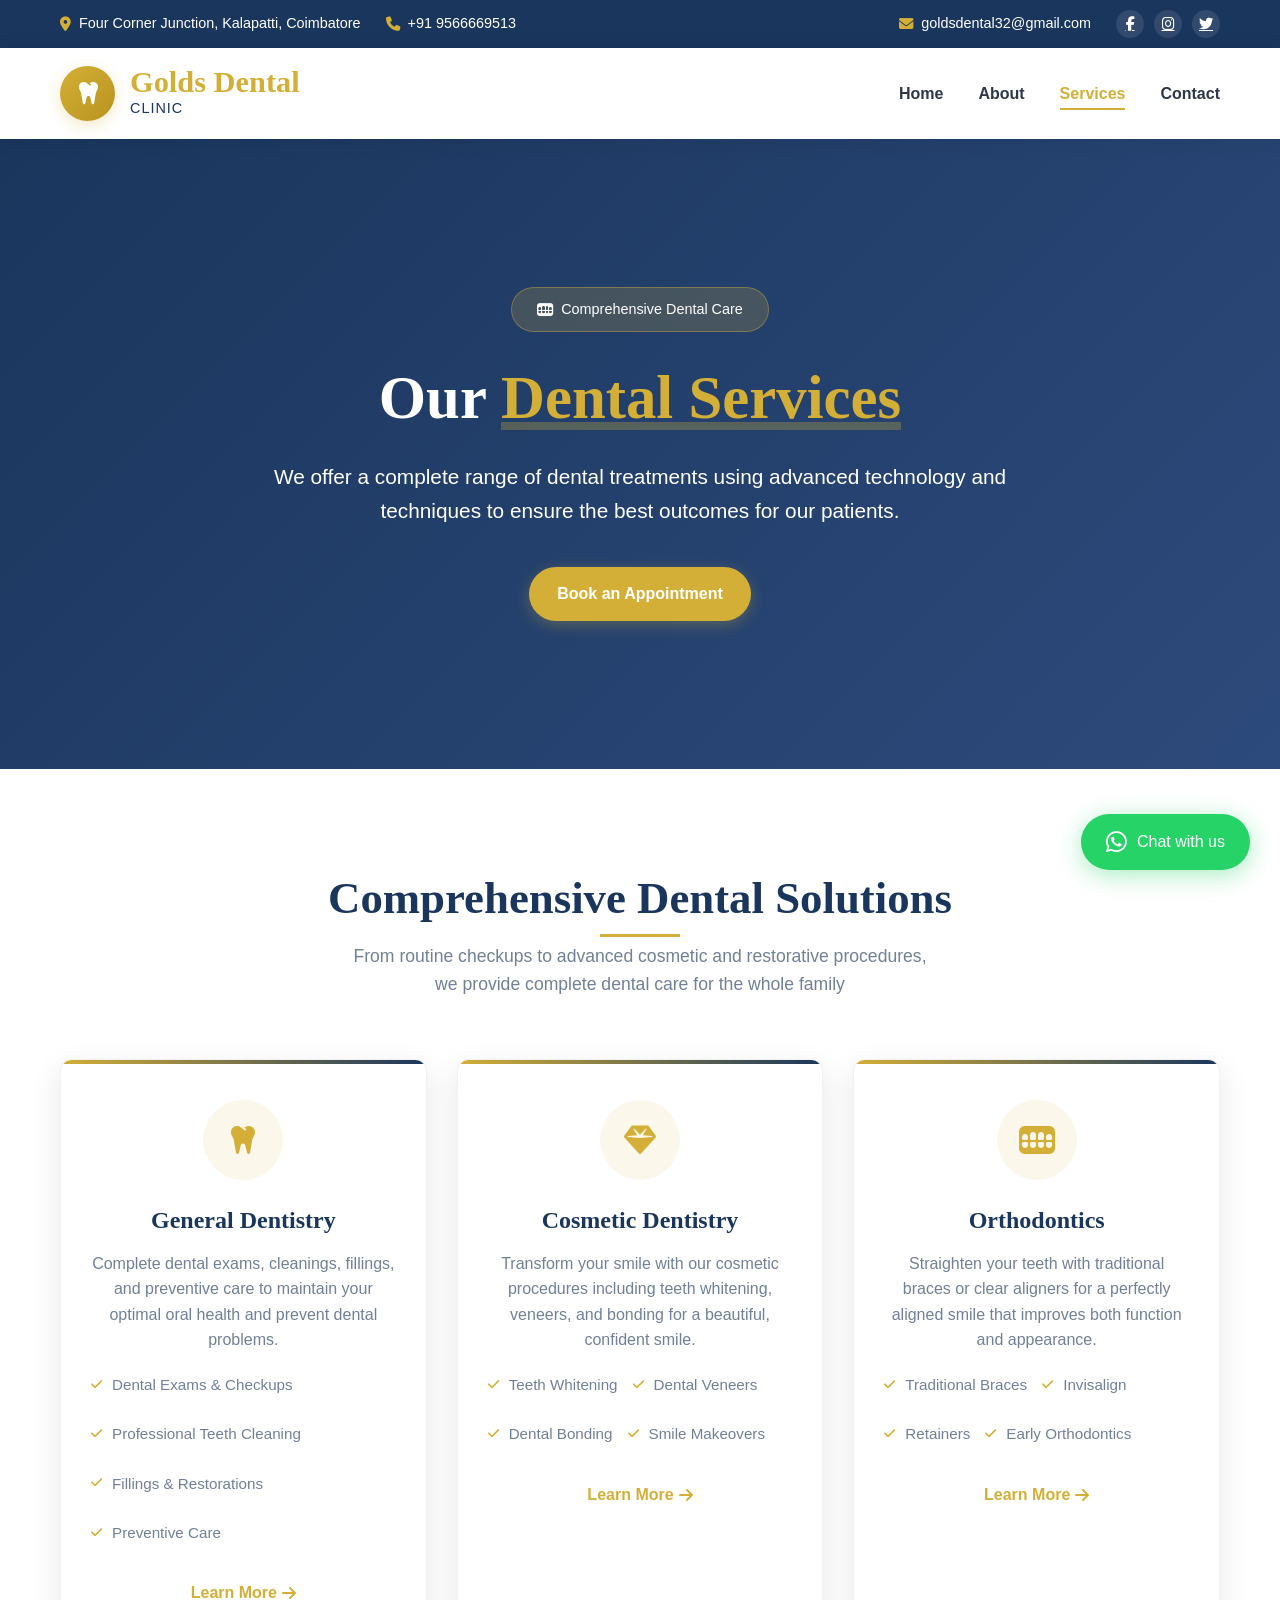
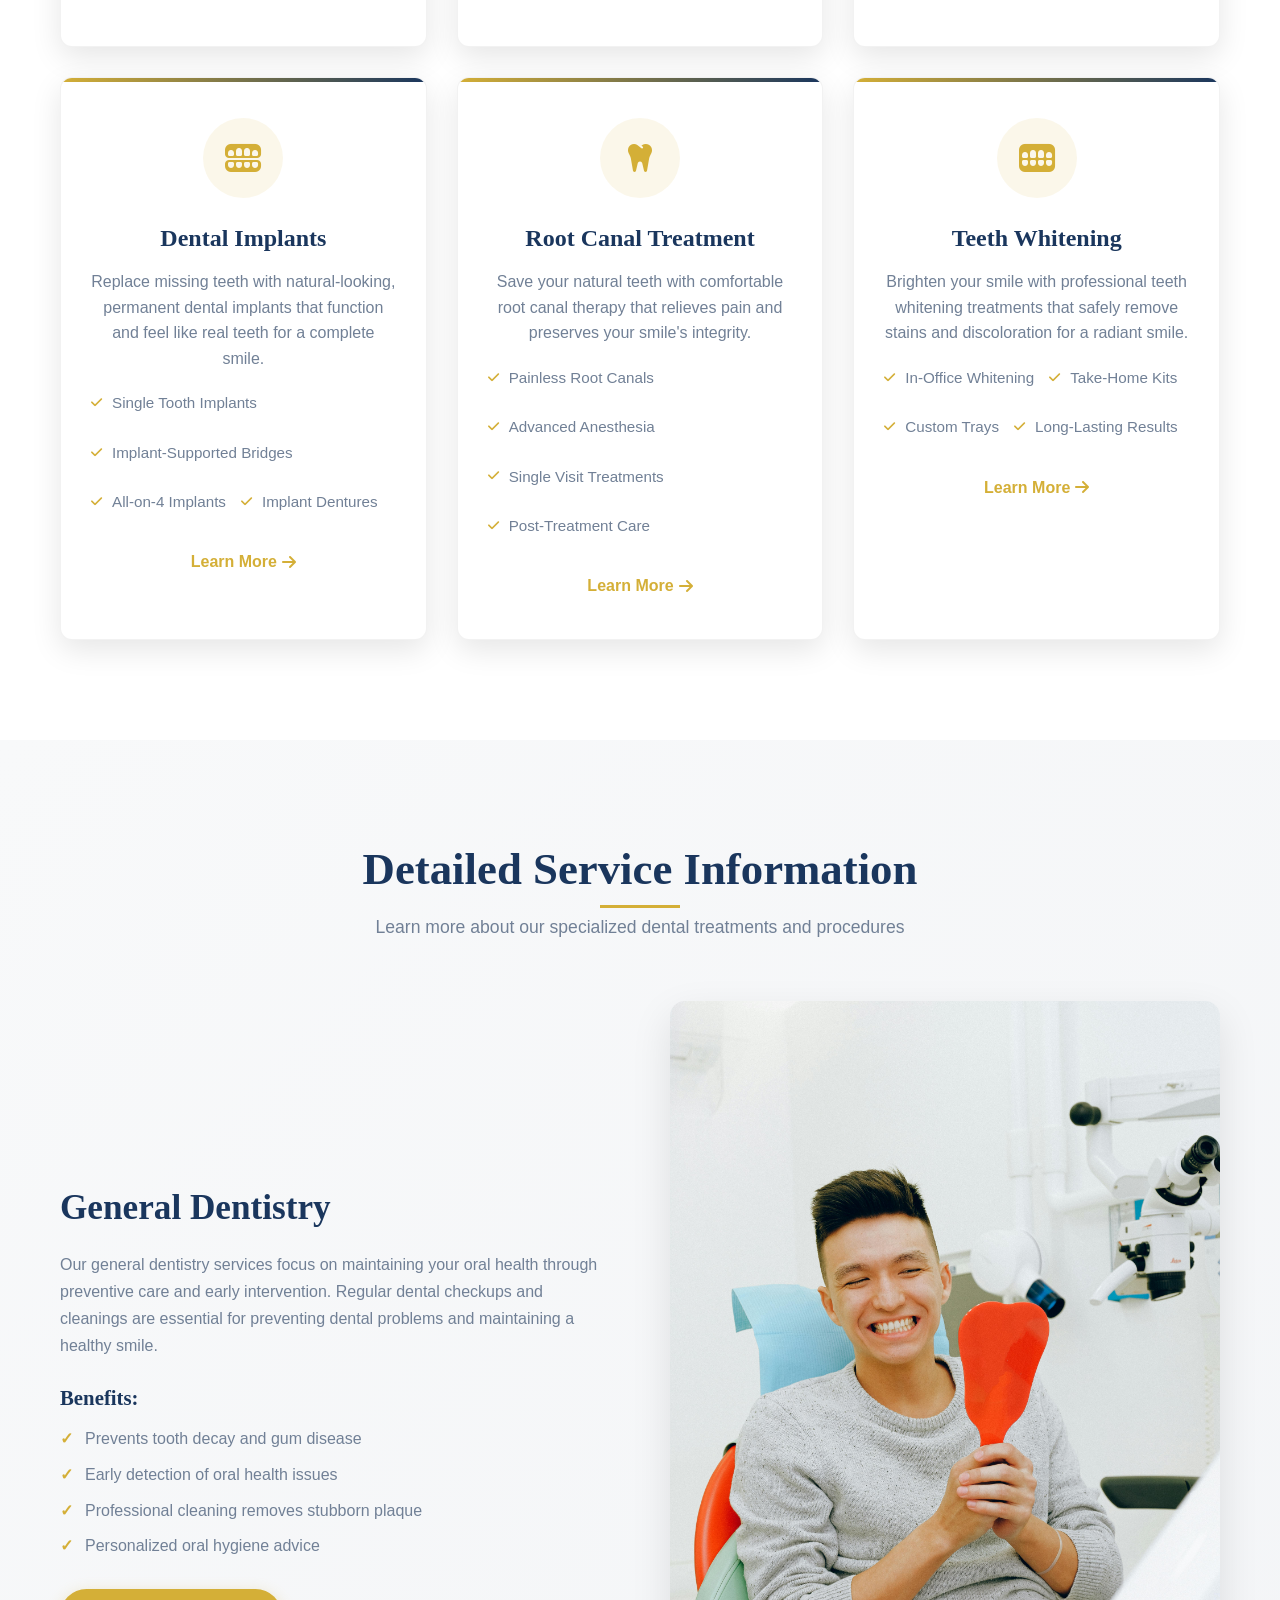
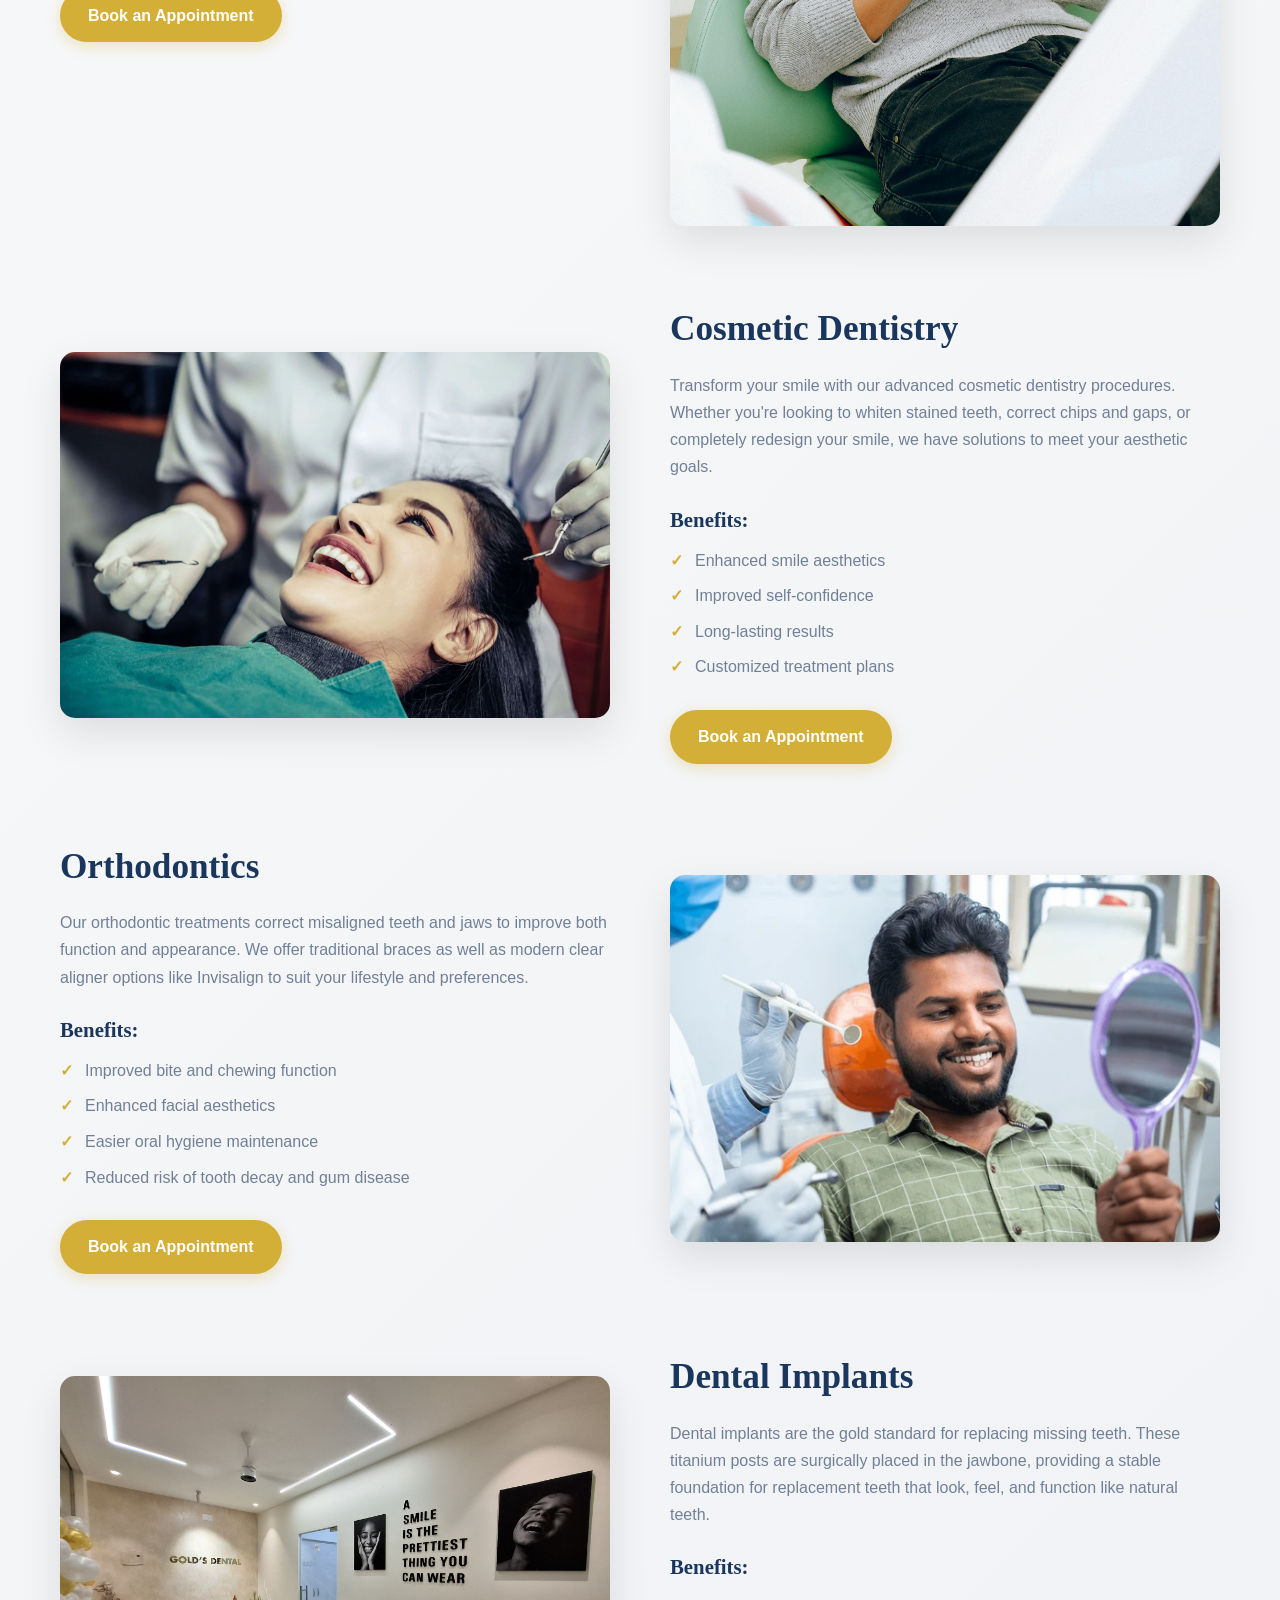
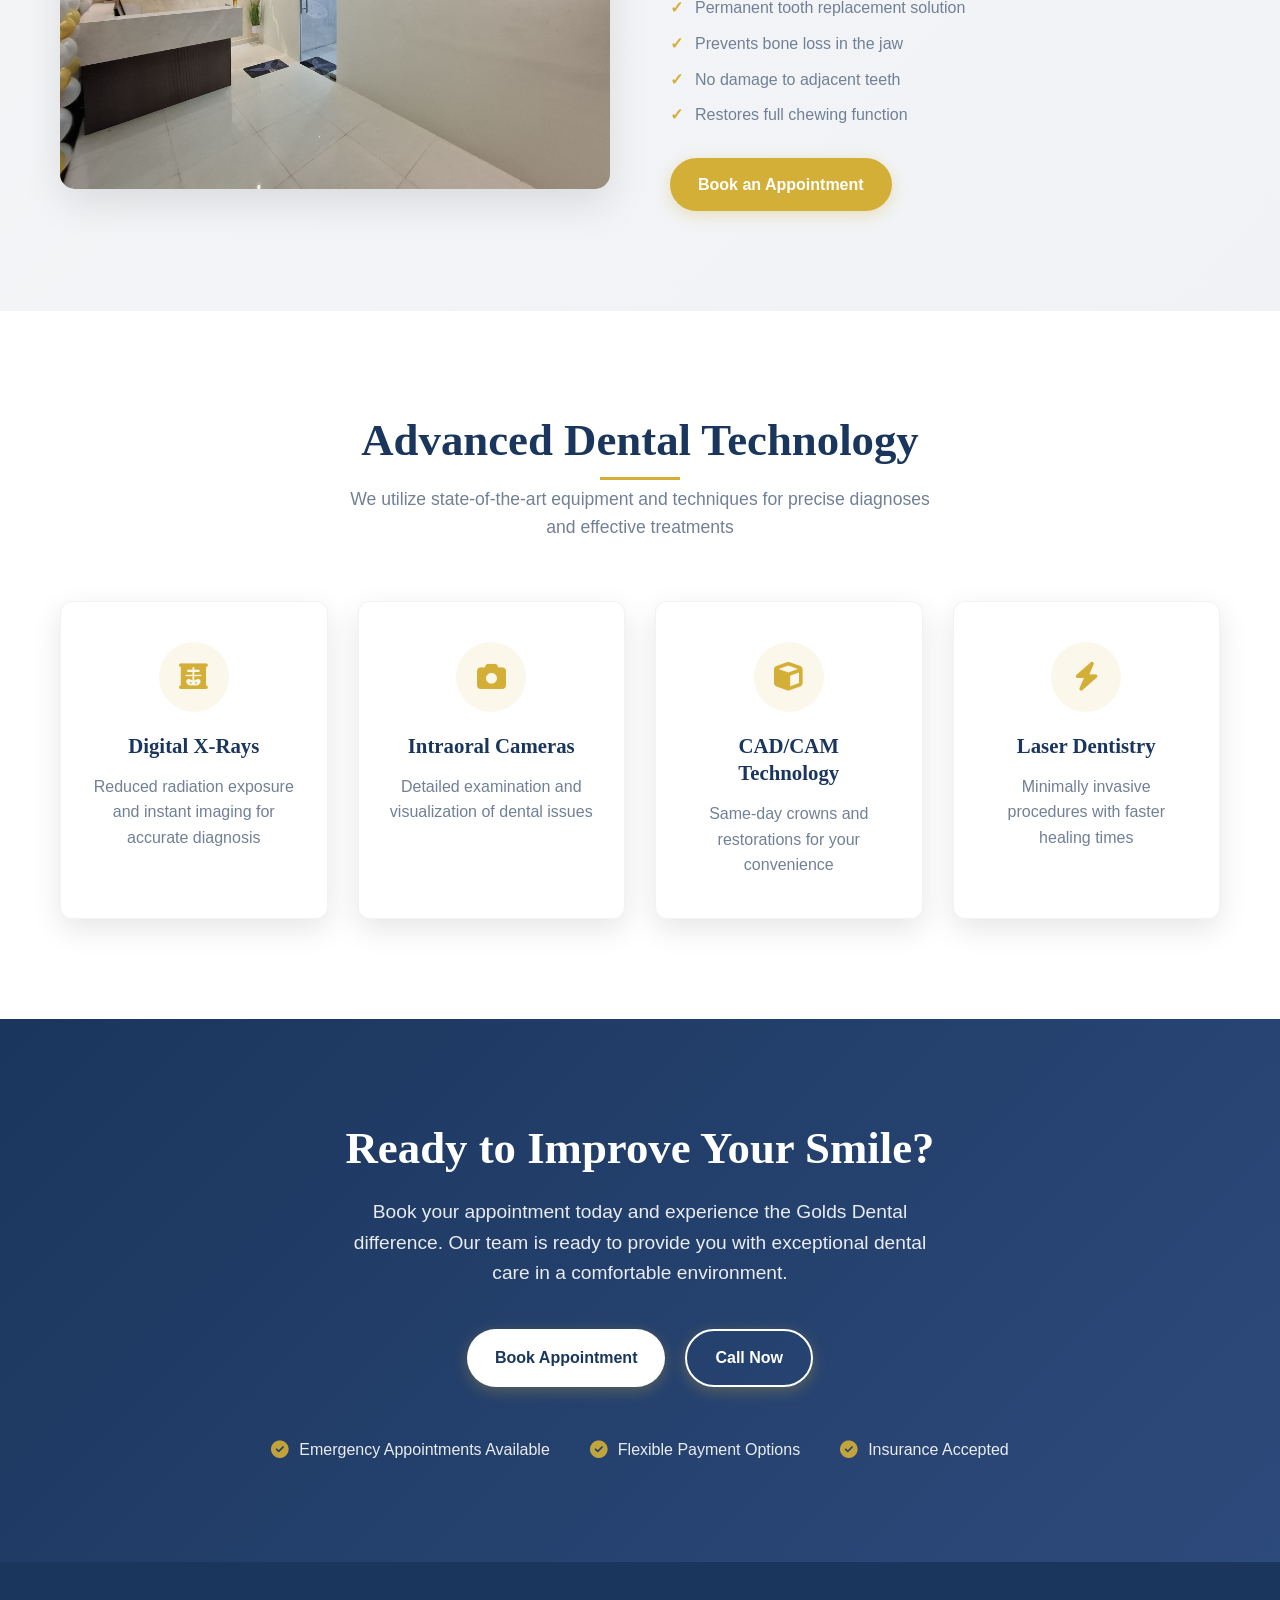
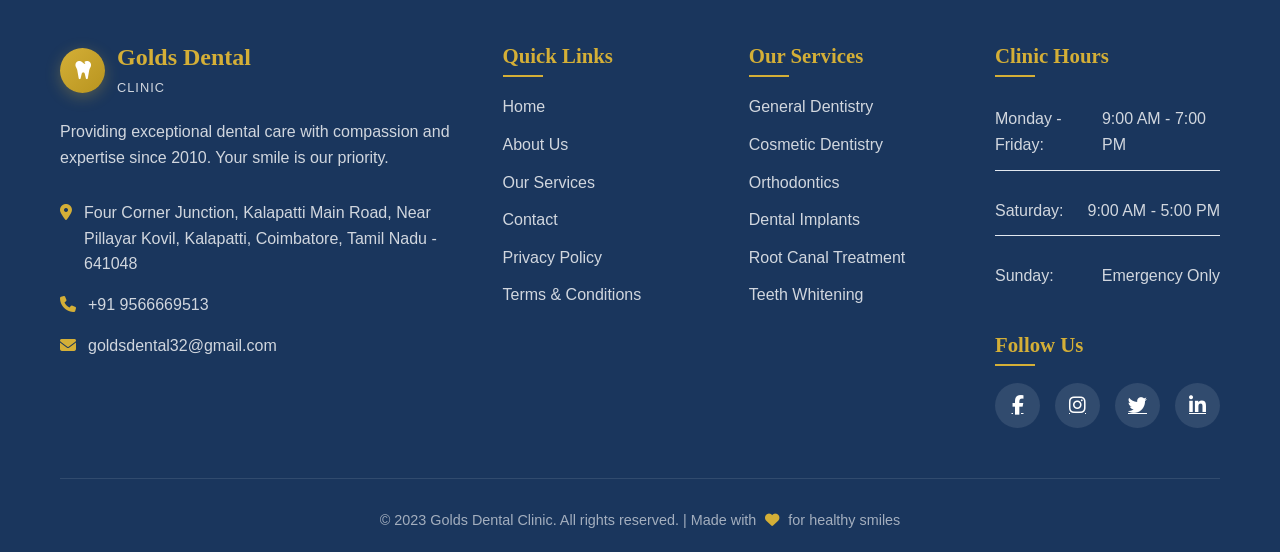
==== commit 64204463: "Update services.html services change" ====
--- a/services.html
+++ b/services.html
@@ -460,4 +460,4 @@
 </script>
 
 </body>
-</html>+</html>
--- a/css/style.css
+++ b/css/style.css
@@ -1752,4 +1752,946 @@
   .circle-item {
     width: 100px;
   }
-}+}
+/* ========== SERVICES PAGE STYLES ========== */
+
+/* Services Hero Section */
+.services-hero {
+  position: relative;
+  min-height: 70vh;
+  display: flex;
+  align-items: center;
+  overflow: hidden;
+  background: linear-gradient(135deg, var(--secondary) 0%, #2d4a7c 100%);
+}
+
+.services-hero-background {
+  position: absolute;
+  top: 0;
+  left: 0;
+  width: 100%;
+  height: 100%;
+  background: url('https://images.unsplash.com/photo-1588776814546-1ffcf47267a5?ixlib=rb-4.0.3&ixid=M3wxMjA3fDB8MHxwaG90by1wYWdlfHx8fGVufDB8fHx8fA%3D%3D&auto=format&fit=crop&w=1920&q=80') center/cover no-repeat;
+  z-index: 1;
+}
+
+.services-hero-overlay {
+  position: absolute;
+  top: 0;
+  left: 0;
+  width: 100%;
+  height: 100%;
+  background: linear-gradient(135deg, rgba(26, 54, 93, 0.85) 0%, rgba(45, 74, 124, 0.8) 100%);
+  z-index: 2;
+}
+
+.services-hero-container {
+  position: relative;
+  z-index: 3;
+  padding: 100px 0;
+  color: var(--white);
+  text-align: center;
+}
+
+.services-hero-badge {
+  background: rgba(212, 175, 55, 0.2);
+  color: var(--white);
+  padding: 10px 25px;
+  border-radius: 50px;
+  font-size: 0.9rem;
+  margin-bottom: 30px;
+  display: inline-flex;
+  align-items: center;
+  gap: 8px;
+  border: 1px solid rgba(212, 175, 55, 0.4);
+  backdrop-filter: blur(10px);
+  animation: fadeInDown 1s ease;
+}
+
+.services-hero-title {
+  font-size: 3.8rem;
+  margin-bottom: 25px;
+  font-weight: 700;
+  line-height: 1.2;
+  animation: fadeInUp 1s ease 0.2s both;
+}
+
+.services-highlight {
+  color: var(--primary);
+  position: relative;
+  display: inline-block;
+}
+
+.services-highlight::after {
+  content: '';
+  position: absolute;
+  bottom: 5px;
+  left: 0;
+  width: 100%;
+  height: 8px;
+  background-color: rgba(212, 175, 55, 0.3);
+  z-index: -1;
+}
+
+.services-hero-description {
+  font-size: 1.3rem;
+  margin-bottom: 40px;
+  opacity: 0.9;
+  line-height: 1.6;
+  max-width: 800px;
+  margin-left: auto;
+  margin-right: auto;
+  animation: fadeInUp 1s ease 0.4s both;
+}
+
+/* Services Overview Section */
+.services-overview {
+  padding: 100px 0;
+  background-color: var(--white);
+}
+
+.services-grid {
+  display: grid;
+  grid-template-columns: repeat(3, 1fr);
+  gap: 30px;
+}
+
+.service-card {
+  background: var(--white);
+  padding: 40px 30px;
+  border-radius: var(--radius);
+  box-shadow: var(--shadow);
+  transition: var(--transition);
+  position: relative;
+  overflow: hidden;
+  border: 1px solid rgba(0, 0, 0, 0.05);
+  text-align: center;
+}
+
+.service-card::before {
+  content: '';
+  position: absolute;
+  top: 0;
+  left: 0;
+  width: 100%;
+  height: 4px;
+  background: linear-gradient(to right, var(--primary), var(--secondary));
+}
+
+.service-card:hover {
+  transform: translateY(-10px);
+  box-shadow: 0 20px 40px rgba(0, 0, 0, 0.15);
+}
+
+.service-icon {
+  width: 80px;
+  height: 80px;
+  background: rgba(212, 175, 55, 0.1);
+  border-radius: 50%;
+  display: flex;
+  align-items: center;
+  justify-content: center;
+  margin: 0 auto 25px;
+}
+
+.service-icon i {
+  font-size: 2rem;
+  color: var(--primary);
+}
+
+.service-card h3 {
+  font-size: 1.5rem;
+  margin-bottom: 15px;
+  color: var(--secondary);
+}
+
+.service-card p {
+  color: var(--gray);
+  margin-bottom: 20px;
+  line-height: 1.6;
+}
+
+.service-features {
+  list-style: none;
+  margin-bottom: 25px;
+  text-align: left;
+}
+
+.service-features li {
+  display: flex;
+  align-items: center;
+  gap: 10px;
+  margin-bottom: 10px;
+  color: var(--gray);
+  font-size: 0.95rem;
+}
+
+.service-features i {
+  color: var(--primary);
+  font-size: 0.8rem;
+}
+
+.service-link {
+  color: var(--primary);
+  text-decoration: none;
+  font-weight: 600;
+  display: inline-flex;
+  align-items: center;
+  gap: 5px;
+  transition: var(--transition);
+}
+
+.service-link:hover {
+  color: var(--primary-dark);
+  gap: 10px;
+}
+
+/* Detailed Services Section */
+.detailed-services {
+  padding: 100px 0;
+  background: linear-gradient(135deg, var(--light) 0%, #f0f2f5 100%);
+}
+
+.service-detail {
+  display: grid;
+  grid-template-columns: 1fr 1fr;
+  gap: 60px;
+  align-items: center;
+  margin-bottom: 80px;
+}
+
+.service-detail:last-child {
+  margin-bottom: 0;
+}
+
+.service-detail-content h3 {
+  font-size: 2.2rem;
+  color: var(--secondary);
+  margin-bottom: 20px;
+}
+
+.service-detail-content p {
+  color: var(--gray);
+  margin-bottom: 25px;
+  line-height: 1.7;
+}
+
+.service-benefits {
+  margin-bottom: 30px;
+}
+
+.service-benefits h4 {
+  font-size: 1.3rem;
+  color: var(--secondary);
+  margin-bottom: 15px;
+}
+
+.service-benefits ul {
+  list-style: none;
+}
+
+.service-benefits li {
+  position: relative;
+  padding-left: 25px;
+  margin-bottom: 10px;
+  color: var(--gray);
+}
+
+.service-benefits li::before {
+  content: '✓';
+  position: absolute;
+  left: 0;
+  color: var(--primary);
+  font-weight: bold;
+}
+
+.service-detail-image {
+  border-radius: 15px;
+  overflow: hidden;
+  box-shadow: 0 15px 40px rgba(0, 0, 0, 0.1);
+  transition: var(--transition);
+}
+
+.service-detail-image:hover {
+  transform: translateY(-5px);
+  box-shadow: 0 20px 50px rgba(0, 0, 0, 0.15);
+}
+
+.service-detail-image img {
+  width: 100%;
+  height: auto;
+  display: block;
+  transition: var(--transition);
+}
+
+.service-detail-image:hover img {
+  transform: scale(1.05);
+}
+
+/* Services Technology Section */
+.services-technology {
+  padding: 100px 0;
+  background-color: var(--white);
+}
+
+.tech-grid {
+  display: grid;
+  grid-template-columns: repeat(4, 1fr);
+  gap: 30px;
+}
+
+.tech-item {
+  background: var(--white);
+  padding: 40px 30px;
+  border-radius: var(--radius);
+  text-align: center;
+  box-shadow: var(--shadow);
+  transition: var(--transition);
+  border: 1px solid rgba(0, 0, 0, 0.05);
+}
+
+.tech-item:hover {
+  transform: translateY(-10px);
+  box-shadow: 0 20px 40px rgba(0, 0, 0, 0.15);
+}
+
+.tech-icon {
+  width: 70px;
+  height: 70px;
+  background: rgba(212, 175, 55, 0.1);
+  border-radius: 50%;
+  display: flex;
+  align-items: center;
+  justify-content: center;
+  margin: 0 auto 20px;
+}
+
+.tech-icon i {
+  font-size: 1.8rem;
+  color: var(--primary);
+}
+
+.tech-item h4 {
+  font-size: 1.3rem;
+  margin-bottom: 15px;
+  color: var(--secondary);
+}
+
+.tech-item p {
+  color: var(--gray);
+  line-height: 1.6;
+}
+
+/* Responsive Styles for Services Page */
+@media (max-width: 1200px) {
+  .services-hero-title {
+    font-size: 3.2rem;
+  }
+  
+  .services-grid {
+    grid-template-columns: repeat(2, 1fr);
+  }
+  
+  .tech-grid {
+    grid-template-columns: repeat(2, 1fr);
+  }
+}
+
+@media (max-width: 992px) {
+  .services-hero-title {
+    font-size: 2.8rem;
+  }
+  
+  .service-detail {
+    grid-template-columns: 1fr;
+    gap: 40px;
+  }
+  
+  .service-detail:nth-child(even) .service-detail-image {
+    order: -1;
+  }
+}
+
+@media (max-width: 768px) {
+  .services-hero-title {
+    font-size: 2.4rem;
+  }
+  
+  .services-grid {
+    grid-template-columns: 1fr;
+  }
+  
+  .tech-grid {
+    grid-template-columns: 1fr;
+  }
+}
+
+@media (max-width: 576px) {
+  .services-hero-title {
+    font-size: 2rem;
+  }
+}
+/* ========== CONTACT PAGE STYLES ========== */
+
+/* Contact Hero Section */
+.contact-hero {
+  position: relative;
+  min-height: 70vh;
+  display: flex;
+  align-items: center;
+  overflow: hidden;
+  background: linear-gradient(135deg, var(--secondary) 0%, #2d4a7c 100%);
+}
+
+.contact-hero-background {
+  position: absolute;
+  top: 0;
+  left: 0;
+  width: 100%;
+  height: 100%;
+  background: url('https://images.unsplash.com/photo-1588776814546-1ffcf47267a5?ixlib=rb-4.0.3&ixid=M3wxMjA3fDB8MHxwaG90by1wYWdlfHx8fGVufDB8fHx8fA%3D%3D&auto=format&fit=crop&w=1920&q=80') center/cover no-repeat;
+  z-index: 1;
+}
+
+.contact-hero-overlay {
+  position: absolute;
+  top: 0;
+  left: 0;
+  width: 100%;
+  height: 100%;
+  background: linear-gradient(135deg, rgba(26, 54, 93, 0.85) 0%, rgba(45, 74, 124, 0.8) 100%);
+  z-index: 2;
+}
+
+.contact-hero-container {
+  position: relative;
+  z-index: 3;
+  padding: 100px 0;
+  color: var(--white);
+  text-align: center;
+}
+
+.contact-hero-badge {
+  background: rgba(212, 175, 55, 0.2);
+  color: var(--white);
+  padding: 10px 25px;
+  border-radius: 50px;
+  font-size: 0.9rem;
+  margin-bottom: 30px;
+  display: inline-flex;
+  align-items: center;
+  gap: 8px;
+  border: 1px solid rgba(212, 175, 55, 0.4);
+  backdrop-filter: blur(10px);
+  animation: fadeInDown 1s ease;
+}
+
+.contact-hero-title {
+  font-size: 3.8rem;
+  margin-bottom: 25px;
+  font-weight: 700;
+  line-height: 1.2;
+  animation: fadeInUp 1s ease 0.2s both;
+}
+
+.contact-highlight {
+  color: var(--primary);
+  position: relative;
+  display: inline-block;
+}
+
+.contact-highlight::after {
+  content: '';
+  position: absolute;
+  bottom: 5px;
+  left: 0;
+  width: 100%;
+  height: 8px;
+  background-color: rgba(212, 175, 55, 0.3);
+  z-index: -1;
+}
+
+.contact-hero-description {
+  font-size: 1.3rem;
+  margin-bottom: 40px;
+  opacity: 0.9;
+  line-height: 1.6;
+  max-width: 800px;
+  margin-left: auto;
+  margin-right: auto;
+  animation: fadeInUp 1s ease 0.4s both;
+}
+
+/* Contact Information Section */
+.contact-info-section {
+  padding: 100px 0;
+  background-color: var(--white);
+}
+
+.contact-cards {
+  display: grid;
+  grid-template-columns: repeat(4, 1fr);
+  gap: 30px;
+}
+
+.contact-card {
+  background: var(--white);
+  padding: 40px 30px;
+  border-radius: var(--radius);
+  text-align: center;
+  box-shadow: var(--shadow);
+  transition: var(--transition);
+  border: 1px solid rgba(0, 0, 0, 0.05);
+}
+
+.contact-card:hover {
+  transform: translateY(-10px);
+  box-shadow: 0 20px 40px rgba(0, 0, 0, 0.15);
+}
+
+.contact-icon {
+  width: 70px;
+  height: 70px;
+  background: rgba(212, 175, 55, 0.1);
+  border-radius: 50%;
+  display: flex;
+  align-items: center;
+  justify-content: center;
+  margin: 0 auto 20px;
+}
+
+.contact-icon i {
+  font-size: 1.8rem;
+  color: var(--primary);
+}
+
+.contact-card h3 {
+  font-size: 1.4rem;
+  margin-bottom: 15px;
+  color: var(--secondary);
+}
+
+.contact-card p {
+  color: var(--gray);
+  margin-bottom: 20px;
+  line-height: 1.6;
+}
+
+.contact-link {
+  color: var(--primary);
+  text-decoration: none;
+  font-weight: 600;
+  display: inline-flex;
+  align-items: center;
+  gap: 5px;
+  transition: var(--transition);
+}
+
+.contact-link:hover {
+  color: var(--primary-dark);
+  gap: 10px;
+}
+
+/* Contact Form Section */
+.contact-form-section {
+  padding: 100px 0;
+  background: linear-gradient(135deg, var(--light) 0%, #f0f2f5 100%);
+}
+
+.contact-form-container {
+  display: grid;
+  grid-template-columns: 1fr 1fr;
+  gap: 60px;
+  align-items: start;
+}
+
+.form-content h2 {
+  font-size: 2.2rem;
+  color: var(--secondary);
+  margin-bottom: 15px;
+}
+
+.form-content p {
+  color: var(--gray);
+  margin-bottom: 30px;
+  line-height: 1.7;
+}
+
+.appointment-form {
+  background: var(--white);
+  padding: 40px;
+  border-radius: var(--radius);
+  box-shadow: var(--shadow);
+}
+
+.form-row {
+  display: grid;
+  grid-template-columns: 1fr 1fr;
+  gap: 20px;
+}
+
+.form-group {
+  margin-bottom: 25px;
+}
+
+.form-group label {
+  display: block;
+  margin-bottom: 8px;
+  font-weight: 600;
+  color: var(--secondary);
+}
+
+.form-group input,
+.form-group select,
+.form-group textarea {
+  width: 100%;
+  padding: 14px 16px;
+  border: 1px solid #e2e8f0;
+  border-radius: 8px;
+  font-size: 1rem;
+  transition: var(--transition);
+  background-color: var(--white);
+}
+
+.form-group input:focus,
+.form-group select:focus,
+.form-group textarea:focus {
+  outline: none;
+  border-color: var(--primary);
+  box-shadow: 0 0 0 3px rgba(212, 175, 55, 0.2);
+}
+
+.full-width {
+  width: 100%;
+}
+
+.clinic-details {
+  background: var(--white);
+  border-radius: var(--radius);
+  overflow: hidden;
+  box-shadow: var(--shadow);
+}
+
+.clinic-image {
+  height: 250px;
+  overflow: hidden;
+}
+
+.clinic-image img {
+  width: 100%;
+  height: 100%;
+  object-fit: cover;
+}
+
+.details-content {
+  padding: 30px;
+}
+
+.details-content h3 {
+  font-size: 1.5rem;
+  color: var(--secondary);
+  margin-bottom: 20px;
+}
+
+.hours-list {
+  margin-bottom: 30px;
+}
+
+.hour-item {
+  display: flex;
+  justify-content: space-between;
+  padding: 12px 0;
+  border-bottom: 1px solid #e2e8f0;
+}
+
+.hour-item:last-child {
+  border-bottom: none;
+}
+
+.hour-item .day {
+  font-weight: 500;
+  color: var(--dark);
+}
+
+.hour-item .time {
+  color: var(--primary);
+  font-weight: 600;
+}
+
+.emergency-info {
+  margin-top: 25px;
+}
+
+.emergency-item {
+  display: flex;
+  align-items: center;
+  gap: 15px;
+  margin-bottom: 20px;
+}
+
+.emergency-item i {
+  width: 50px;
+  height: 50px;
+  background: rgba(212, 175, 55, 0.1);
+  border-radius: 50%;
+  display: flex;
+  align-items: center;
+  justify-content: center;
+  color: var(--primary);
+  font-size: 1.2rem;
+}
+
+.emergency-item h4 {
+  font-size: 1.1rem;
+  margin-bottom: 5px;
+  color: var(--secondary);
+}
+
+.emergency-item p {
+  color: var(--gray);
+  font-size: 0.9rem;
+  margin: 0;
+}
+
+/* Location Section */
+.location-section {
+  padding: 100px 0;
+  background-color: var(--white);
+}
+
+.location-container {
+  display: grid;
+  grid-template-columns: 1fr 1fr;
+  gap: 60px;
+  align-items: start;
+}
+
+.map-container {
+  height: 450px;
+  border-radius: var(--radius);
+  overflow: hidden;
+  box-shadow: var(--shadow);
+}
+
+.map-placeholder {
+  height: 100%;
+  background: linear-gradient(135deg, var(--secondary) 0%, #2d4a7c 100%);
+  display: flex;
+  flex-direction: column;
+  align-items: center;
+  justify-content: center;
+  color: var(--white);
+  text-align: center;
+  padding: 40px;
+}
+
+.map-placeholder i {
+  font-size: 4rem;
+  margin-bottom: 20px;
+  color: var(--primary);
+}
+
+.map-placeholder h3 {
+  font-size: 1.8rem;
+  margin-bottom: 15px;
+}
+
+.map-placeholder p {
+  margin-bottom: 25px;
+  opacity: 0.9;
+}
+
+.location-info h3 {
+  font-size: 1.8rem;
+  color: var(--secondary);
+  margin-bottom: 25px;
+}
+
+.directions {
+  margin-bottom: 30px;
+}
+
+.direction-item {
+  display: flex;
+  align-items: flex-start;
+  gap: 15px;
+  margin-bottom: 25px;
+}
+
+.direction-item i {
+  width: 50px;
+  height: 50px;
+  background: rgba(212, 175, 55, 0.1);
+  border-radius: 50%;
+  display: flex;
+  align-items: center;
+  justify-content: center;
+  color: var(--primary);
+  font-size: 1.2rem;
+  margin-top: 5px;
+}
+
+.direction-item h4 {
+  font-size: 1.2rem;
+  margin-bottom: 5px;
+  color: var(--secondary);
+}
+
+.direction-item p {
+  color: var(--gray);
+  margin: 0;
+}
+
+.landmarks h4 {
+  font-size: 1.2rem;
+  margin-bottom: 15px;
+  color: var(--secondary);
+}
+
+.landmarks ul {
+  list-style: none;
+}
+
+.landmarks li {
+  position: relative;
+  padding-left: 25px;
+  margin-bottom: 10px;
+  color: var(--gray);
+}
+
+.landmarks li::before {
+  content: '•';
+  position: absolute;
+  left: 0;
+  color: var(--primary);
+  font-size: 1.2rem;
+}
+
+/* FAQ Section */
+.faq-section {
+  padding: 100px 0;
+  background: linear-gradient(135deg, var(--light) 0%, #f0f2f5 100%);
+}
+
+.faq-container {
+  max-width: 800px;
+  margin: 0 auto;
+}
+
+.faq-item {
+  background: var(--white);
+  border-radius: var(--radius);
+  margin-bottom: 20px;
+  box-shadow: var(--shadow);
+  overflow: hidden;
+  transition: var(--transition);
+}
+
+.faq-item:hover {
+  box-shadow: 0 10px 25px rgba(0, 0, 0, 0.15);
+}
+
+.faq-question {
+  padding: 25px 30px;
+  display: flex;
+  justify-content: space-between;
+  align-items: center;
+  cursor: pointer;
+  transition: var(--transition);
+}
+
+.faq-question h3 {
+  font-size: 1.2rem;
+  color: var(--secondary);
+  margin: 0;
+}
+
+.faq-question i {
+  color: var(--primary);
+  transition: var(--transition);
+}
+
+.faq-answer {
+  padding: 0 30px;
+  max-height: 0;
+  overflow: hidden;
+  transition: var(--transition);
+}
+
+.faq-item.active .faq-answer {
+  padding: 0 30px 25px;
+  max-height: 200px;
+}
+
+.faq-item.active .faq-question i {
+  transform: rotate(180deg);
+}
+
+.faq-answer p {
+  color: var(--gray);
+  line-height: 1.7;
+  margin: 0;
+}
+
+/* Responsive Styles for Contact Page */
+@media (max-width: 1200px) {
+  .contact-hero-title {
+    font-size: 3.2rem;
+  }
+  
+  .contact-cards {
+    grid-template-columns: repeat(2, 1fr);
+  }
+}
+
+@media (max-width: 992px) {
+  .contact-hero-title {
+    font-size: 2.8rem;
+  }
+  
+  .contact-form-container,
+  .location-container {
+    grid-template-columns: 1fr;
+    gap: 40px;
+  }
+}
+
+@media (max-width: 768px) {
+  .contact-hero-title {
+    font-size: 2.4rem;
+  }
+  
+  .contact-cards {
+    grid-template-columns: 1fr;
+  }
+  
+  .form-row {
+    grid-template-columns: 1fr;
+  }
+  
+  .map-container {
+    height: 350px;
+  }
+}
+
+@media (max-width: 576px) {
+  .contact-hero-title {
+    font-size: 2rem;
+  }
+  
+  .appointment-form {
+    padding: 25px 20px;
+  }
+  
+  .faq-question {
+    padding: 20px;
+  }
+  
+  .faq-answer {
+    padding: 0 20px;
+  }
+  
+  .faq-item.active .faq-answer {
+    padding: 0 20px 20px;
+  }
+}
